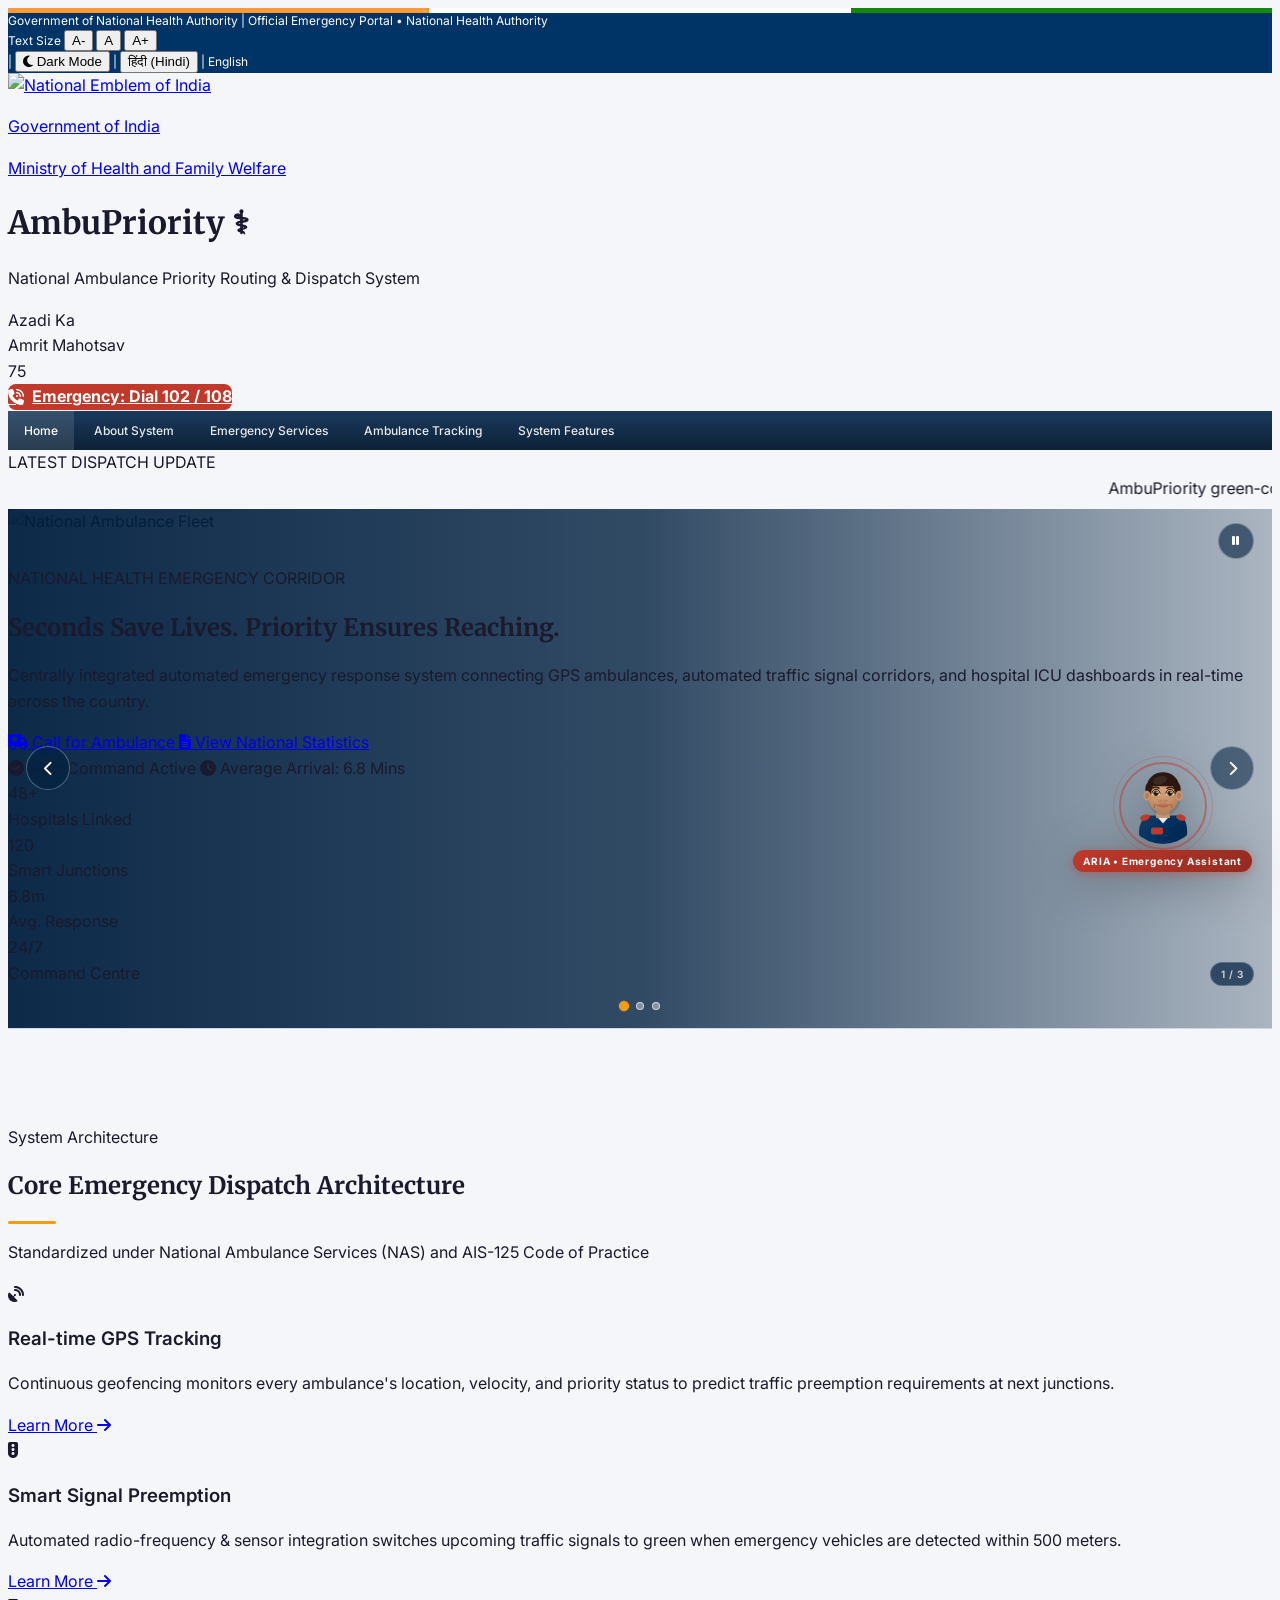
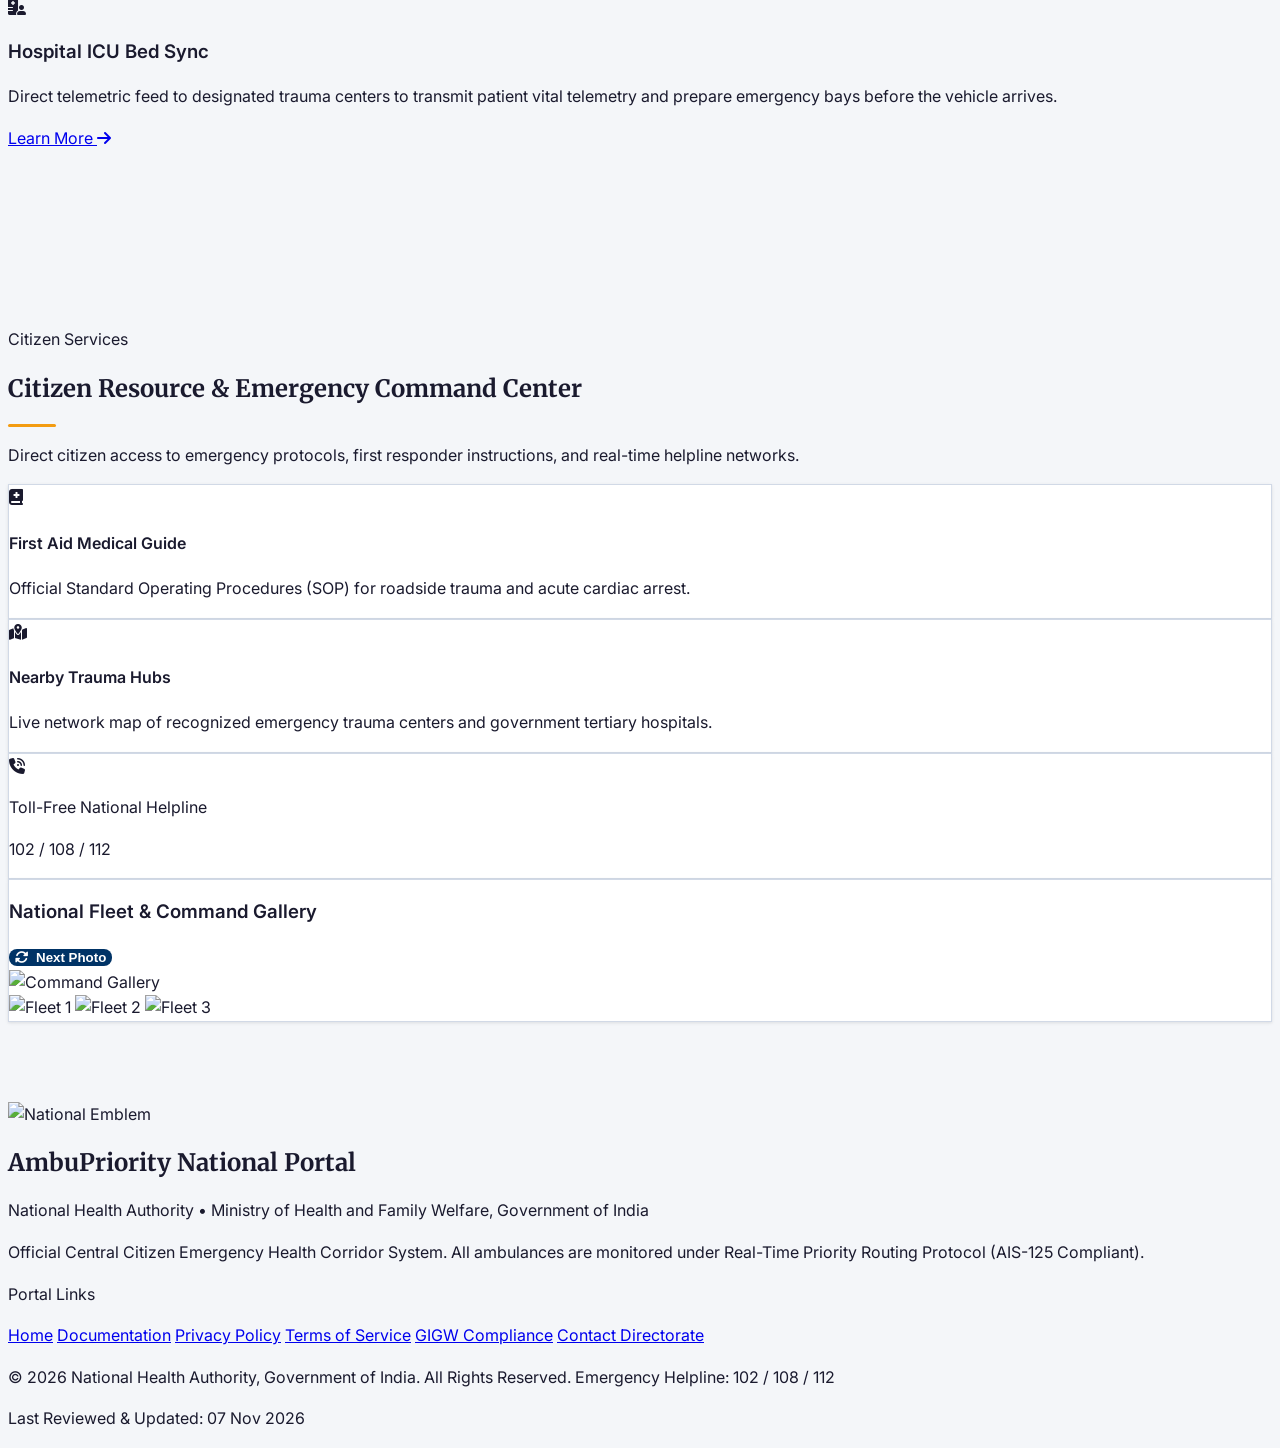
==== public/index.html @ b7ce27ae "feat: complete national emergency triage & ambulance allocation system (AIS-125 & WHO-IITT standards" ====
<!DOCTYPE html>
<html lang="en">
<head>
    <meta charset="UTF-8">
    <meta name="viewport" content="width=device-width, initial-scale=1.0">
    <meta name="description" content="AmbuPriority — National Emergency Ambulance Priority Routing System, Government of India">
    <title>AmbuPriority — National Emergency Ambulance Priority System | Government of India</title>
    <!-- Tailwind CSS -->
    <script src="https://cdn.tailwindcss.com"></script>
    <script>
        tailwind.config = { darkMode: 'class' }
    </script>
    <!-- Font Awesome -->
    <link rel="stylesheet" href="https://cdnjs.cloudflare.com/ajax/libs/font-awesome/6.4.0/css/all.min.css">
    <!-- Google Fonts -->
    <link href="https://fonts.googleapis.com/css2?family=Merriweather:wght@400;700;900&family=Inter:wght@300;400;500;600;700;800&family=Noto+Serif+Devanagari:wght@400;600;700;800&family=Noto+Sans+Devanagari:wght@400;500;600;700&display=swap" rel="stylesheet">
    <!-- Portal Design System -->
    <link rel="stylesheet" href="gov-portal.css">
    <!-- ARIA Virtual Assistant Stylesheet -->
    <link rel="stylesheet" href="assistant.css">
</head>
<body class="min-h-screen flex flex-col">

    <!-- Indian National Tricolor Bar -->
    <div class="gov-tricolor-bar"></div>

    <!-- Top Utility Bar (GIGW 3.0 / UX4G Compliant) -->
    <div class="gov-topbar py-1.5">
        <div class="container mx-auto px-4 flex flex-wrap justify-between items-center gap-y-1">
            <!-- Left: Authority -->
            <div class="flex items-center gap-2 text-[11px] text-white/90">
                <span class="font-bold tracking-wide" data-i18n="gov_authority">भारत सरकार | Government of India</span>
                <span class="text-white/40">•</span>
                <span data-i18n="nha_title">National Health Authority</span>
            </div>
            <!-- Right: Accessibility Controls -->
            <div class="flex items-center gap-2 text-[11px]">
                <!-- Text Zoom -->
                <div class="flex items-center gap-1 bg-white/10 px-2 py-0.5 rounded border border-white/15">
                    <span class="text-white/60 hidden sm:inline" data-i18n="text_size">Size:</span>
                    <button type="button" onclick="adjustPortalZoom(-1)" class="text-white/80 hover:text-yellow-300 px-1 font-bold transition" title="Decrease text">A-</button>
                    <button type="button" onclick="adjustPortalZoom(0)"  class="text-white/80 hover:text-yellow-300 px-1 font-bold transition" title="Reset text">A</button>
                    <button type="button" onclick="adjustPortalZoom(1)"  class="text-white/80 hover:text-yellow-300 px-1 font-bold transition" title="Increase text">A+</button>
                </div>
                <span class="text-white/30">|</span>
                <!-- Theme -->
                <button type="button" onclick="govPortal.toggleTheme()"
                    class="text-white/80 hover:text-white transition cursor-pointer flex items-center gap-1">
                    <i id="themeToggleIcon" class="fa-solid fa-moon text-[10px]"></i>
                    <span id="themeToggleText" class="hidden sm:inline" data-i18n="theme_dark">Dark</span>
                </button>
                <span class="text-white/30">|</span>
                <!-- Language -->
                <button type="button" onclick="govPortal.toggleLanguage()"
                    class="text-yellow-300 hover:text-yellow-200 font-bold transition cursor-pointer">
                    <span id="langToggleText">हिंदी</span>
                </button>
                <span class="text-white/30 hidden sm:inline">|</span>
                <span class="text-white/70 hidden sm:inline">English</span>
            </div>
        </div>
    </div>

    <!-- Portal Header (Unified Standard Government Header) -->
    <header class="bg-white dark:bg-[#161b27] border-b border-[var(--border-color)] shadow-sm transition-colors">
        <div class="container mx-auto px-4 py-3 flex items-center justify-between gap-4">
            <!-- Left: Emblem + Ministry -->
            <a href="index.html" class="flex items-center gap-3 min-w-0">
                <img src="https://storage.googleapis.com/uxpilot-auth.appspot.com/gen_367644976c_19394f004e527441.png"
                     alt="National Emblem of India" class="h-14 w-14 object-contain flex-shrink-0">
                <div class="border-l border-[var(--border-color)] pl-3 min-w-0">
                    <p class="text-xs font-semibold text-[var(--text-secondary)]" data-i18n="gov_india">Government of India</p>
                    <p class="text-sm font-bold text-[var(--text-primary)] leading-tight" data-i18n="ministry_name">Ministry of Health and Family Welfare</p>
                </div>
            </a>

            <!-- Center: AmbuPriority Branding -->
            <div class="hidden md:flex flex-col items-center min-w-0">
                <h1 class="text-2xl lg:text-3xl font-black text-[#003366] dark:text-sky-400 tracking-tight" style="font-family: 'Merriweather', serif;">
                    <span data-i18n="portal_name">AmbuPriority</span>
                    <span class="text-[var(--gov-saffron)] mx-1">⚕</span>
                </h1>
                <p class="text-[10px] text-[var(--text-muted)] font-medium tracking-wide text-center" data-i18n="portal_subtitle">National Ambulance Priority Routing &amp; Emergency Response System</p>
            </div>

            <!-- Right: Azadi Ka Amrit Mahotsav & Emergency Hotline -->
            <div class="flex items-center gap-3 flex-shrink-0">
                <div class="hidden lg:flex items-center gap-3">
                    <div class="text-right">
                        <div class="text-[11px] font-bold text-[var(--gov-saffron)] italic leading-tight">Azadi Ka</div>
                        <div class="text-[13px] font-black text-[#003366] dark:text-sky-400 italic leading-tight">Amrit Mahotsav</div>
                    </div>
                    <div class="w-12 h-12 rounded-full bg-gradient-to-br from-[#FF9933] via-white to-[#138808] flex items-center justify-center text-[#003366] dark:text-sky-300 text-lg font-black flex-shrink-0">
                        75
                    </div>
                </div>
                <a href="register.html" class="btn-helpline px-3.5 py-2 text-xs sm:text-sm shadow-sm">
                    <i class="fa-solid fa-phone-volume"></i>
                    <span data-i18n="btn_emergency_102">Dial 102 / 108</span>
                </a>
            </div>
        </div>
    </header>

    <!-- Navigation Bar — dark navy, matching register.html and hospitals.html -->
    <nav class="gov-nav-bar overflow-x-auto" role="navigation" aria-label="Main Navigation">
        <div class="container mx-auto px-4 flex items-stretch">
            <a href="index.html" class="active" data-i18n="nav_home"><i class="fa-solid fa-house"></i> Home</a>
            <a href="detail.html" data-i18n="nav_about_system"><i class="fa-solid fa-circle-info"></i> About System</a>
            <a href="register.html" data-i18n="nav_emergency_services"><i class="fa-solid fa-kit-medical"></i> Emergency Services</a>
            <a href="allocation.html" data-i18n="nav_ambulance_tracking"><i class="fa-solid fa-location-dot"></i> Ambulance Tracking</a>
            <a href="#features" class="hidden lg:inline-flex" data-i18n="nav_features"><i class="fa-solid fa-layer-group"></i> System Features</a>
        </div>
    </nav>

    <!-- News Ticker -->
    <div class="bg-[var(--bg-muted)] dark:bg-[#1a2235] border-b border-[var(--border-color)] py-2 transition-colors">
        <div class="container mx-auto px-4 flex items-center gap-3 text-xs overflow-hidden">
            <span class="bg-red-600 text-white px-2 py-0.5 text-[10px] font-black uppercase tracking-wider rounded flex-shrink-0" data-i18n="ticker_latest">Latest</span>
            <marquee class="text-[var(--text-secondary)] font-medium" data-i18n="ticker_news">
                AmbuPriority green-corridor priority integrated across 48 major metropolitan hospitals. &nbsp;|&nbsp; Real-time traffic signal preemption operational at 120 key junctions. &nbsp;|&nbsp; Multilingual emergency hotline 102 &amp; 108 operating 24×7 nationwide.
            </marquee>
        </div>
    </div>

    <!-- ===== HERO SECTION — 3-SLIDE CAROUSEL ===== -->
    <style>
    /* ---- Hero Section ---- */
    #hero {
        position: relative;
        min-height: 520px;
        display: flex;
        align-items: center;
        overflow: hidden;
        border-bottom: 1px solid var(--border-color);
    }

    /* Background slides — stacked, opacity crossfade */
    .hero-bg-slide {
        position: absolute;
        inset: 0;
        width: 100%;
        height: 100%;
        opacity: 0;
        transition: opacity 1.1s ease-in-out;
        overflow: hidden;
        z-index: 0;
    }
    .hero-bg-slide.hero-active {
        opacity: 1;
        z-index: 1;
    }

    /* Slide image / video fills the panel */
    .hero-bg-slide img,
    .hero-bg-slide video {
        position: absolute;
        inset: 0;
        width: 100%;
        height: 100%;
        object-fit: cover;
        object-position: center;
    }

    /* Ken Burns — slide 2 (ambulance interior) */
    @keyframes kenburns-2 {
        0%   { transform: scale(1.0)   translate(0%,    0%); }
        40%  { transform: scale(1.08)  translate(-2%,   1%); }
        70%  { transform: scale(1.05)  translate(1.5%, -1.5%); }
        100% { transform: scale(1.0)   translate(0%,    0%); }
    }
    /* Ken Burns — slide 3 (stretcher transfer) */
    @keyframes kenburns-3 {
        0%   { transform: scale(1.05)  translate( 1%, -1%); }
        40%  { transform: scale(1.0)   translate( 0%,  0%); }
        70%  { transform: scale(1.08)  translate(-1.5%, 1.5%); }
        100% { transform: scale(1.05)  translate( 1%, -1%); }
    }

    .hero-bg-slide[data-slide="1"] img { animation: none; }
    .hero-bg-slide[data-slide="2"] img { animation: kenburns-2 12s ease-in-out infinite; }
    .hero-bg-slide[data-slide="3"] img { animation: kenburns-3 12s ease-in-out infinite; }

    /* Only the active slide animates */
    .hero-bg-slide:not(.hero-active) img { animation-play-state: paused; }
    .hero-bg-slide.hero-active      img { animation-play-state: running; }

    /* Dark left-heavy overlay — keeps white text readable */
    .hero-overlay {
        position: absolute;
        inset: 0;
        background: linear-gradient(
            to right,
            rgba(0,31,63,0.95) 0%,
            rgba(0,31,63,0.80) 50%,
            rgba(0,31,63,0.30) 100%
        );
        pointer-events: none;
        z-index: 2;
    }

    /* ---- Dot indicators ---- */
    .hero-dots {
        position: absolute;
        bottom: 18px;
        left: 50%;
        transform: translateX(-50%);
        display: flex;
        gap: 8px;
        z-index: 20;
    }
    .hero-dot {
        width: 8px; height: 8px;
        border-radius: 50%;
        background: rgba(255,255,255,0.4);
        border: 1px solid rgba(255,255,255,0.6);
        cursor: pointer;
        transition: background 0.3s, transform 0.3s;
        padding: 0;
    }
    .hero-dot.active {
        background: #f39c12;
        transform: scale(1.3);
        border-color: #f39c12;
    }

    /* ---- Arrow controls ---- */
    .hero-arrow {
        position: absolute;
        top: 50%;
        transform: translateY(-50%);
        z-index: 20;
        width: 44px; height: 44px;
        border-radius: 50%;
        background: rgba(0,31,63,0.55);
        border: 1.5px solid rgba(255,255,255,0.3);
        color: #fff;
        display: flex;
        align-items: center;
        justify-content: center;
        cursor: pointer;
        transition: background 0.2s, transform 0.2s;
        backdrop-filter: blur(4px);
        font-size: 15px;
        user-select: none;
        padding: 0;
    }
    .hero-arrow:hover {
        background: rgba(0,31,63,0.85);
        transform: translateY(-50%) scale(1.08);
    }
    .hero-arrow-prev { left: 18px; }
    .hero-arrow-next { right: 18px; }

    /* ---- Play/Pause button — top-right ---- */
    .hero-playpause {
        position: absolute;
        top: 14px;
        right: 18px;
        z-index: 25;
        width: 36px; height: 36px;
        border-radius: 50%;
        background: rgba(0,31,63,0.60);
        border: 1.5px solid rgba(255,255,255,0.3);
        color: #fff;
        display: flex;
        align-items: center;
        justify-content: center;
        cursor: pointer;
        transition: background 0.2s;
        backdrop-filter: blur(4px);
        font-size: 12px;
        user-select: none;
        padding: 0;
    }
    .hero-playpause:hover { background: rgba(0,31,63,0.9); }

    /* ---- Slide counter label ---- */
    .hero-slide-label {
        position: absolute;
        bottom: 42px;
        right: 18px;
        z-index: 20;
        background: rgba(0,31,63,0.70);
        border: 1px solid rgba(255,255,255,0.2);
        color: rgba(255,255,255,0.80);
        font-size: 10px;
        font-weight: 600;
        padding: 3px 10px;
        border-radius: 20px;
        letter-spacing: 0.5px;
        backdrop-filter: blur(3px);
        pointer-events: none;
    }

    @media (max-width: 640px) {
        .hero-arrow { width: 36px; height: 36px; font-size: 13px; }
        .hero-arrow-prev { left: 10px; }
        .hero-arrow-next { right: 10px; }
    }
    </style>

    <section id="hero">

        <!-- ===== BACKGROUND SLIDES (stacked, opacity crossfade) ===== -->
        <!-- SLIDE 1 — Original ambulance fleet photo -->
        <div class="hero-bg-slide hero-active" data-slide="1">
            <img src="https://storage.googleapis.com/uxpilot-auth.appspot.com/gen_1a232a2b46_8d98a997cb6fa945.png"
                 alt="National Ambulance Fleet">
            <div class="hero-overlay"></div>
        </div>

        <!-- SLIDE 2 — Ambulance interior: medical staff treating patient -->
        <div class="hero-bg-slide" data-slide="2">
            <img src="ambulance_interior.jpg"
                 alt="Advanced Life Support — Medical Staff Treating Patient Inside Ambulance">
            <div class="hero-overlay"></div>
        </div>

        <!-- SLIDE 3 — Patient transfer on stretcher beside ambulance -->
        <div class="hero-bg-slide" data-slide="3">
            <img src="ambulance_stretcher.jpg"
                 alt="Emergency Patient Transfer — Medical Team with Stretcher Beside Ambulance">
            <div class="hero-overlay"></div>
        </div>
        <!-- ========================================================== -->

        <!-- Play / Pause button (top-right) -->
        <button class="hero-playpause" id="heroPlayPause" title="Pause slideshow" aria-label="Pause slideshow">
            <i class="fa-solid fa-pause" id="heroPlayPauseIcon"></i>
        </button>

        <!-- Previous arrow -->
        <button class="hero-arrow hero-arrow-prev" id="heroPrev" aria-label="Previous slide">
            <i class="fa-solid fa-chevron-left"></i>
        </button>

        <!-- Next arrow -->
        <button class="hero-arrow hero-arrow-next" id="heroNext" aria-label="Next slide">
            <i class="fa-solid fa-chevron-right"></i>
        </button>

        <!-- Dot indicators -->
        <div class="hero-dots" role="tablist" aria-label="Hero carousel controls">
            <button class="hero-dot active" data-index="0" aria-label="Slide 1" aria-selected="true"></button>
            <button class="hero-dot"        data-index="1" aria-label="Slide 2" aria-selected="false"></button>
            <button class="hero-dot"        data-index="2" aria-label="Slide 3" aria-selected="false"></button>
        </div>

        <!-- Slide counter label -->
        <div class="hero-slide-label" id="heroLabel">1 / 3</div>

        <!-- ===== HERO CONTENT (always on top, z-index 10) ===== -->
        <div style="position:relative;z-index:10;width:100%;">
            <div class="container mx-auto px-4 py-16 lg:py-20">
                <div class="flex flex-col lg:flex-row items-start lg:items-center gap-12 lg:gap-16">

                    <!-- Left: Text -->
                    <div class="max-w-xl text-white">
                        <p class="text-[11px] font-bold uppercase tracking-widest text-yellow-400 mb-3" data-i18n="hero_tag">National Health Emergency Corridor</p>
                        <h2 class="text-3xl sm:text-4xl lg:text-5xl font-black leading-tight mb-5 text-white" data-i18n="hero_heading">
                            Seconds Save Lives.<br>Priority Ensures Reaching.
                        </h2>
                        <p class="text-blue-100 text-base leading-relaxed mb-8 font-normal" data-i18n="hero_desc">
                            Centrally integrated automated emergency response system connecting GPS ambulances, signal corridors, and hospital ICU dashboards in real-time nationwide.
                        </p>
                        <div class="flex flex-wrap gap-3">
                            <a href="register.html"
                               class="inline-flex items-center gap-2 px-6 py-3 bg-[#f39c12] hover:bg-yellow-600 text-slate-900 font-bold rounded text-sm shadow transition">
                                <i class="fa-solid fa-truck-medical"></i>
                                <span data-i18n="hero_cta_help">Call for Ambulance</span>
                            </a>
                            <a href="detail.html"
                               class="inline-flex items-center gap-2 px-6 py-3 border border-white/50 hover:bg-white/10 text-white font-semibold rounded text-sm transition">
                                <i class="fa-solid fa-file-lines"></i>
                                <span data-i18n="hero_cta_stats">View Documentation</span>
                            </a>
                        </div>
                        <!-- Two-stat row -->
                        <div class="mt-10 pt-6 border-t border-white/15 flex gap-8 text-xs text-blue-200">
                            <span class="flex items-center gap-2">
                                <i class="fa-solid fa-circle-check text-green-400"></i>
                                <span data-i18n="hero_badge_247">24/7 Command Active</span>
                            </span>
                            <span class="flex items-center gap-2">
                                <i class="fa-solid fa-clock text-yellow-400"></i>
                                <span data-i18n="hero_badge_avg">Avg. Arrival: 6.8 Min</span>
                            </span>
                        </div>
                    </div>

                    <!-- Right: Stat block (desktop only) -->
                    <div class="hidden lg:grid grid-cols-2 gap-px bg-white/10 rounded overflow-hidden border border-white/15 flex-shrink-0">
                        <div class="bg-[#002244]/80 p-6 text-center">
                            <div class="text-3xl font-black text-white mb-1">48+</div>
                            <div class="text-xs text-blue-200 uppercase tracking-wide">Hospitals Linked</div>
                        </div>
                        <div class="bg-[#002244]/80 p-6 text-center">
                            <div class="text-3xl font-black text-white mb-1">120</div>
                            <div class="text-xs text-blue-200 uppercase tracking-wide">Smart Junctions</div>
                        </div>
                        <div class="bg-[#002244]/80 p-6 text-center">
                            <div class="text-3xl font-black text-yellow-300 mb-1">6.8m</div>
                            <div class="text-xs text-blue-200 uppercase tracking-wide">Avg. Response</div>
                        </div>
                        <div class="bg-[#002244]/80 p-6 text-center">
                            <div class="text-3xl font-black text-white mb-1">24/7</div>
                            <div class="text-xs text-blue-200 uppercase tracking-wide">Command Centre</div>
                        </div>
                    </div>

                </div>
            </div>
        </div>
        <!-- ===================================================== -->

    </section>

    <!-- ===== HERO CAROUSEL SCRIPT ===== -->
    <script>
    (function () {
        var TOTAL    = 3;
        var INTERVAL = 6000;

        var slides  = document.querySelectorAll('.hero-bg-slide');
        var dots    = document.querySelectorAll('.hero-dot');
        var label   = document.getElementById('heroLabel');
        var ppBtn   = document.getElementById('heroPlayPause');
        var ppIcon  = document.getElementById('heroPlayPauseIcon');

        var current = 0;
        var playing = true;
        var timer   = null;

        function goTo(idx) {
            idx = ((idx % TOTAL) + TOTAL) % TOTAL;

            slides.forEach(function(s, i) {
                s.classList.toggle('hero-active', i === idx);
            });

            dots.forEach(function(d, i) {
                d.classList.toggle('active', i === idx);
                d.setAttribute('aria-selected', String(i === idx));
            });

            label.textContent = (idx + 1) + ' / ' + TOTAL;
            current = idx;
        }

        function startTimer() {
            clearInterval(timer);
            timer = setInterval(function() { goTo(current + 1); }, INTERVAL);
        }

        function stopTimer() {
            clearInterval(timer);
            timer = null;
        }

        ppBtn.addEventListener('click', function() {
            playing = !playing;
            if (playing) {
                ppIcon.className = 'fa-solid fa-pause';
                ppBtn.setAttribute('title', 'Pause slideshow');
                ppBtn.setAttribute('aria-label', 'Pause slideshow');
                startTimer();
            } else {
                ppIcon.className = 'fa-solid fa-play';
                ppBtn.setAttribute('title', 'Play slideshow');
                ppBtn.setAttribute('aria-label', 'Play slideshow');
                stopTimer();
            }
        });

        document.getElementById('heroPrev').addEventListener('click', function() {
            goTo(current - 1);
            if (playing) startTimer();
        });

        document.getElementById('heroNext').addEventListener('click', function() {
            goTo(current + 1);
            if (playing) startTimer();
        });

        dots.forEach(function(d) {
            d.addEventListener('click', function() {
                goTo(parseInt(d.dataset.index, 10));
                if (playing) startTimer();
            });
        });

        // Touch swipe
        var touchX = null;
        var heroEl = document.getElementById('hero');
        heroEl.addEventListener('touchstart', function(e) {
            touchX = e.touches[0].clientX;
        }, { passive: true });
        heroEl.addEventListener('touchend', function(e) {
            if (touchX === null) return;
            var diff = touchX - e.changedTouches[0].clientX;
            if (Math.abs(diff) > 40) {
                goTo(diff > 0 ? current + 1 : current - 1);
                if (playing) startTimer();
            }
            touchX = null;
        }, { passive: true });

        // Init
        goTo(0);
        startTimer();
    })();
    </script>
    <!-- ===== END HERO CAROUSEL ===== -->

    <!-- ===== SYSTEM FEATURES ===== -->
    <section id="features" class="section-pad bg-white dark:bg-[var(--bg-card)] border-b border-[var(--border-color)] transition-colors">
        <div class="container mx-auto px-4">

            <div class="max-w-2xl mb-12">
                <p class="text-xs font-bold uppercase tracking-widest text-[var(--gov-saffron)] mb-2" data-i18n="features_badge">System Architecture</p>
                <h2 class="text-2xl sm:text-3xl text-[#003366] dark:text-sky-400" data-i18n="features_heading">Core Emergency Dispatch Architecture</h2>
                <span class="section-accent"></span>
                <p class="text-sm text-[var(--text-secondary)] mt-1 leading-relaxed" data-i18n="features_subheading">
                    Standardised under National Ambulance Services (NAS) and AIS-125 Code of Practice
                </p>
            </div>

            <!-- Feature rows — left-aligned icon + text, no colored card borders -->
            <div class="grid grid-cols-1 md:grid-cols-3 gap-8 lg:gap-12">

                <!-- F1 -->
                <div class="flex flex-col gap-4">
                    <div class="flex items-center gap-3">
                        <div class="w-10 h-10 rounded flex items-center justify-center bg-blue-50 dark:bg-blue-950 text-[#003366] dark:text-sky-400 text-lg flex-shrink-0">
                            <i class="fa-solid fa-satellite-dish"></i>
                        </div>
                        <h3 class="text-base font-semibold text-[var(--text-primary)]" data-i18n="f1_title">Real-time GPS Tracking</h3>
                    </div>
                    <p class="text-sm text-[var(--text-secondary)] leading-relaxed" data-i18n="f1_desc">
                        Continuous geofencing monitors every ambulance's location, velocity, and priority status to predict traffic preemption requirements at upcoming junctions.
                    </p>
                    <a href="detail.html" class="text-xs font-semibold text-[#003366] dark:text-sky-400 hover:underline inline-flex items-center gap-1 mt-auto">
                        <span data-i18n="learn_more">Learn More</span> <i class="fa-solid fa-arrow-right text-[10px]"></i>
                    </a>
                </div>

                <!-- F2 -->
                <div class="flex flex-col gap-4">
                    <div class="flex items-center gap-3">
                        <div class="w-10 h-10 rounded flex items-center justify-center bg-amber-50 dark:bg-amber-950 text-[#f39c12] text-lg flex-shrink-0">
                            <i class="fa-solid fa-traffic-light"></i>
                        </div>
                        <h3 class="text-base font-semibold text-[var(--text-primary)]" data-i18n="f2_title">Smart Signal Preemption</h3>
                    </div>
                    <p class="text-sm text-[var(--text-secondary)] leading-relaxed" data-i18n="f2_desc">
                        Automated radio-frequency &amp; sensor integration switches upcoming traffic signals to green when emergency vehicles are detected within 500 metres.
                    </p>
                    <a href="detail.html" class="text-xs font-semibold text-[#003366] dark:text-sky-400 hover:underline inline-flex items-center gap-1 mt-auto">
                        <span data-i18n="learn_more">Learn More</span> <i class="fa-solid fa-arrow-right text-[10px]"></i>
                    </a>
                </div>

                <!-- F3 -->
                <div class="flex flex-col gap-4">
                    <div class="flex items-center gap-3">
                        <div class="w-10 h-10 rounded flex items-center justify-center bg-emerald-50 dark:bg-emerald-950 text-emerald-600 dark:text-emerald-400 text-lg flex-shrink-0">
                            <i class="fa-solid fa-hospital-user"></i>
                        </div>
                        <h3 class="text-base font-semibold text-[var(--text-primary)]" data-i18n="f3_title">Hospital ICU Bed Sync</h3>
                    </div>
                    <p class="text-sm text-[var(--text-secondary)] leading-relaxed" data-i18n="f3_desc">
                        Direct telemetric feed to designated trauma centres to transmit patient vital telemetry and prepare emergency bays before the vehicle arrives.
                    </p>
                    <a href="detail.html" class="text-xs font-semibold text-[#003366] dark:text-sky-400 hover:underline inline-flex items-center gap-1 mt-auto">
                        <span data-i18n="learn_more">Learn More</span> <i class="fa-solid fa-arrow-right text-[10px]"></i>
                    </a>
                </div>

            </div>
        </div>
    </section>

    <!-- ===== CITIZEN RESOURCE CENTER ===== -->
    <section id="help" class="section-pad bg-[var(--bg-muted)] dark:bg-[var(--bg-main)] border-b border-[var(--border-color)] transition-colors">
        <div class="container mx-auto px-4">
            <div class="max-w-2xl mb-12">
                <p class="text-xs font-bold uppercase tracking-widest text-[var(--gov-saffron)] mb-2" data-i18n="crc_badge">Citizen Services</p>
                <h2 class="text-2xl sm:text-3xl text-[#003366] dark:text-sky-400" data-i18n="crc_heading">Citizen Resource &amp; Emergency Command Centre</h2>
                <span class="section-accent"></span>
                <p class="text-sm text-[var(--text-secondary)] mt-1 leading-relaxed" data-i18n="crc_desc">
                    Direct citizen access to emergency protocols, first responder instructions, and real-time helpline networks.
                </p>
            </div>

            <div class="flex flex-col lg:flex-row gap-8">

                <!-- Left: Info panels -->
                <div class="lg:w-1/2 flex flex-col gap-6">

                    <div class="gov-card rounded p-6 flex items-start gap-4">
                        <div class="w-10 h-10 rounded bg-blue-50 dark:bg-blue-950 flex items-center justify-center text-[#003366] dark:text-sky-400 text-lg flex-shrink-0">
                            <i class="fa-solid fa-book-medical"></i>
                        </div>
                        <div>
                            <h4 class="text-sm font-semibold text-[var(--text-primary)] mb-1" data-i18n="crc_card1_title">First Aid Medical Guide</h4>
                            <p class="text-xs text-[var(--text-secondary)] leading-relaxed" data-i18n="crc_card1_desc">Official Standard Operating Procedures (SOP) for roadside trauma and acute cardiac arrest.</p>
                        </div>
                    </div>

                    <div class="gov-card rounded p-6 flex items-start gap-4">
                        <div class="w-10 h-10 rounded bg-amber-50 dark:bg-amber-950 flex items-center justify-center text-[#f39c12] text-lg flex-shrink-0">
                            <i class="fa-solid fa-map-location-dot"></i>
                        </div>
                        <div>
                            <h4 class="text-sm font-semibold text-[var(--text-primary)] mb-1" data-i18n="crc_card2_title">Nearby Trauma Hubs</h4>
                            <p class="text-xs text-[var(--text-secondary)] leading-relaxed" data-i18n="crc_card2_desc">Live network map of recognised emergency trauma centres and government tertiary hospitals.</p>
                        </div>
                    </div>

                    <!-- Helpline -->
                    <div class="gov-card rounded p-6 flex items-center gap-4 border-l-4 border-[var(--gov-red)]">
                        <div class="w-12 h-12 rounded bg-red-50 dark:bg-red-950 flex items-center justify-center text-red-600 dark:text-red-400 text-xl flex-shrink-0">
                            <i class="fa-solid fa-phone-volume"></i>
                        </div>
                        <div>
                            <p class="text-xs text-[var(--text-muted)] font-semibold uppercase tracking-wide mb-0.5" data-i18n="crc_helpline_title">Toll-Free National Helpline</p>
                            <p class="text-2xl font-black text-[var(--text-primary)] tracking-wide font-mono">102 / 108 / 112</p>
                        </div>
                    </div>
                </div>

                <!-- Right: Gallery -->
                <div class="lg:w-1/2">
                    <div class="gov-card rounded overflow-hidden">
                        <div class="flex justify-between items-center px-5 py-4 border-b border-[var(--border-color)]">
                            <h3 class="text-sm font-semibold text-[var(--text-primary)]" data-i18n="crc_gallery_title">National Fleet &amp; Command Gallery</h3>
                            <button onclick="nextImage()"
                                class="btn-primary px-3 py-1.5 text-xs font-semibold cursor-pointer">
                                <i class="fa-solid fa-rotate"></i>
                                <span data-i18n="gallery_next">Next</span>
                            </button>
                        </div>
                        <div class="relative h-56 sm:h-64 bg-gray-100 dark:bg-slate-800">
                            <img id="galleryMainImage"
                                 src="https://storage.googleapis.com/uxpilot-auth.appspot.com/gen_0c71d73628_b3db3683d038c9e0.png"
                                 alt="Command Gallery"
                                 class="w-full h-full object-cover transition-opacity duration-300">
                        </div>
                        <div class="flex gap-2 p-3 overflow-x-auto bg-[var(--bg-muted)] dark:bg-[#1a2235]">
                            <img src="https://storage.googleapis.com/uxpilot-auth.appspot.com/gen_0c71d73628_b3db3683d038c9e0.png"
                                 onclick="setMainImage(this.src)"
                                 class="h-14 w-24 object-cover rounded cursor-pointer border-2 border-transparent hover:border-[#003366] dark:hover:border-sky-400 transition" alt="Fleet 1">
                            <img src="https://storage.googleapis.com/uxpilot-auth.appspot.com/gen_14a618c435_377f6f449240104b.png"
                                 onclick="setMainImage(this.src)"
                                 class="h-14 w-24 object-cover rounded cursor-pointer border-2 border-transparent hover:border-[#003366] dark:hover:border-sky-400 transition" alt="Fleet 2">
                            <img src="https://storage.googleapis.com/uxpilot-auth.appspot.com/gen_a27f817392_7eff69f72e6c2370.png"
                                 onclick="setMainImage(this.src)"
                                 class="h-14 w-24 object-cover rounded cursor-pointer border-2 border-transparent hover:border-[#003366] dark:hover:border-sky-400 transition" alt="Fleet 3">
                        </div>
                    </div>
                </div>

            </div>
        </div>
    </section>

    <!-- ===== FOOTER ===== -->
    <footer class="bg-[#111827] text-white mt-auto border-t-4 border-[var(--gov-saffron)]">
        <div class="container mx-auto px-4 py-10">
            <div class="flex flex-col md:flex-row md:justify-between gap-8">

                <!-- Left: Identity -->
                <div class="max-w-xs">
                    <div class="flex items-center gap-3 mb-4">
                        <img src="https://storage.googleapis.com/uxpilot-auth.appspot.com/gen_367644976c_19394f004e527441.png"
                             alt="National Emblem" class="h-10 brightness-0 invert opacity-80">
                        <div>
                            <h2 class="text-sm font-bold leading-tight" data-i18n="footer_title">AmbuPriority National Portal</h2>
                            <p class="text-[10px] text-gray-400 mt-0.5" data-i18n="footer_dept">National Health Authority, Govt. of India</p>
                        </div>
                    </div>
                    <p class="text-xs text-gray-500 leading-relaxed" data-i18n="footer_disclaimer">
                        Official Central Citizen Emergency Health Corridor System. Ambulances monitored under AIS-125 Compliant Real-Time Priority Routing Protocol.
                    </p>
                </div>

                <!-- Right: Links -->
                <div class="flex flex-col gap-2">
                    <p class="text-[10px] font-bold uppercase tracking-widest text-gray-500 mb-1">Portal Links</p>
                    <div class="grid grid-cols-2 gap-x-10 gap-y-1 text-xs text-gray-400">
                        <a href="index.html" class="hover:text-white hover:underline" data-i18n="footer_links_home">Home</a>
                        <a href="detail.html" class="hover:text-white hover:underline" data-i18n="footer_links_docs">Documentation</a>
                        <a href="#" class="hover:text-white hover:underline" data-i18n="footer_links_privacy">Privacy Policy</a>
                        <a href="#" class="hover:text-white hover:underline" data-i18n="footer_links_terms">Terms of Service</a>
                        <a href="#" class="hover:text-white hover:underline" data-i18n="footer_links_guidelines">GIGW Compliance</a>
                        <a href="#" class="hover:text-white hover:underline" data-i18n="footer_links_contact">Contact Directorate</a>
                    </div>
                </div>

            </div>

            <div class="mt-8 pt-6 border-t border-gray-800 flex flex-col sm:flex-row justify-between gap-2 text-xs text-gray-500">
                <p data-i18n="footer_copyright">© 2026 National Health Authority, Government of India. All Rights Reserved. Emergency: 102 / 108 / 112</p>
                <p data-i18n="footer_last_updated">Last Reviewed: 07 Nov 2026</p>
            </div>
        </div>
    </footer>

    <!-- Portal Controller -->
    <script src="gov-portal.js"></script>
    <!-- ARIA 3D AI Virtual Assistant -->
    <script src="assistant.js"></script>
    <script>
        const galleryImages = [
            "https://storage.googleapis.com/uxpilot-auth.appspot.com/gen_0c71d73628_b3db3683d038c9e0.png",
            "https://storage.googleapis.com/uxpilot-auth.appspot.com/gen_14a618c435_377f6f449240104b.png",
            "https://storage.googleapis.com/uxpilot-auth.appspot.com/gen_a27f817392_7eff69f72e6c2370.png"
        ];
        let currentGalleryIdx = 0;
        function setMainImage(src) {
            const mainImg = document.getElementById('galleryMainImage');
            mainImg.style.opacity = 0;
            setTimeout(() => {
                mainImg.src = src;
                mainImg.style.opacity = 1;
                currentGalleryIdx = galleryImages.indexOf(src);
            }, 200);
        }
        function nextImage() {
            currentGalleryIdx = (currentGalleryIdx + 1) % galleryImages.length;
            setMainImage(galleryImages[currentGalleryIdx]);
        }
    </script>
</body>
</html>
---- public/gov-portal.css ----
/* =========================================================
   AmbuPriority — Government Portal Design System
   GIGW 3.0 / UX4G Compliant
   Version 2.0 — Phase 4 Professional Redesign
   ========================================================= */

/* ---- Design Tokens (Light Theme) ---- */
:root {
    /* Brand */
    --gov-navy:          #003366;
    --gov-navy-dark:     #002244;
    --gov-navy-light:    #004d99;
    --gov-saffron:       #f39c12;
    --gov-saffron-dark:  #d68910;
    --gov-green-flag:    #138808;
    --gov-red:           #c0392b;

    /* Tricolor */
    --flag-saffron:      #FF9933;
    --flag-green:        #138808;

    /* Surfaces */
    --bg-main:           #f4f6f9;
    --bg-card:           #ffffff;
    --bg-muted:          #f8fafc;

    /* Typography */
    --text-primary:      #1a1a2e;
    --text-secondary:    #4a5568;
    --text-muted:        #718096;
    --text-inverse:      #ffffff;

    /* Borders */
    --border-color:      #d1d9e6;
    --border-strong:     #b3c0d8;

    /* Shadows */
    --shadow-xs:  0 1px 2px rgba(0,0,0,0.05);
    --shadow-sm:  0 1px 4px rgba(0,0,0,0.07), 0 1px 2px rgba(0,0,0,0.04);
    --shadow-md:  0 4px 12px rgba(0,0,0,0.08), 0 1px 3px rgba(0,0,0,0.04);
    --shadow-lg:  0 8px 24px rgba(0,0,0,0.10), 0 2px 6px rgba(0,0,0,0.04);

    /* Spacing */
    --section-y:  5rem;

    /* Radii */
    --radius-sm:  4px;
    --radius-md:  8px;
    --radius-lg:  12px;
    --radius-xl:  16px;

    /* Typography Scale */
    --text-xs:    0.75rem;
    --text-sm:    0.875rem;
    --text-base:  1rem;
    --text-lg:    1.125rem;
    --text-xl:    1.25rem;
    --text-2xl:   1.5rem;
    --text-3xl:   1.875rem;
    --text-4xl:   2.25rem;
}

/* ---- Dark Theme Tokens ---- */
html.dark {
    --bg-main:           #0d1117;
    --bg-card:           #161b27;
    --bg-muted:          #111827;
    --border-color:      #2d3748;
    --border-strong:     #4a5568;
    --text-primary:      #e2e8f0;
    --text-secondary:    #a0aec0;
    --text-muted:        #718096;
    --shadow-sm:  0 1px 4px rgba(0,0,0,0.3);
    --shadow-md:  0 4px 12px rgba(0,0,0,0.4);
    --shadow-lg:  0 8px 24px rgba(0,0,0,0.5);
}

/* ---- Base Reset ---- */
*,
*::before,
*::after {
    box-sizing: border-box;
}

html {
    scroll-behavior: smooth;
}

body {
    background-color: var(--bg-main);
    color: var(--text-primary);
    font-family: 'Inter', -apple-system, BlinkMacSystemFont, 'Segoe UI', Roboto, 'Noto Sans', sans-serif;
    font-size: var(--text-base);
    line-height: 1.6;
    transition: background-color 0.2s ease, color 0.2s ease;
    -webkit-font-smoothing: antialiased;
    -moz-osx-font-smoothing: grayscale;
}

/* Headings — restrained serif only for top-level titles */
h1, h2 {
    font-family: 'Merriweather', 'Noto Serif Devanagari', Georgia, serif;
    line-height: 1.3;
    font-weight: 700;
}

h3, h4, h5, h6 {
    font-family: 'Inter', -apple-system, sans-serif;
    line-height: 1.4;
    font-weight: 600;
}

/* ---- Indian National Tricolor Bar ---- */
.gov-tricolor-bar {
    height: 5px;
    width: 100%;
    background: linear-gradient(90deg,
        var(--flag-saffron) 0%,
        var(--flag-saffron) 33.33%,
        #ffffff 33.33%,
        #ffffff 66.66%,
        var(--flag-green) 66.66%,
        var(--flag-green) 100%
    );
    flex-shrink: 0;
}

/* ---- Standard Government Navigation Bar ---- */
.gov-nav-bar,
.reg-nav-bar,
.hosp-nav-bar {
    background: linear-gradient(180deg, #1a3a5c 0%, #0d2137 100%);
    width: 100%;
}
.gov-nav-bar a,
.reg-nav-bar a,
.hosp-nav-bar a {
    color: rgba(255,255,255,0.9);
    font-size: 12px;
    font-weight: 500;
    padding: 10px 16px;
    display: inline-flex;
    align-items: center;
    gap: 6px;
    transition: background-color 0.15s;
    white-space: nowrap;
    text-decoration: none;
}
.gov-nav-bar a:hover,
.gov-nav-bar a.active,
.reg-nav-bar a:hover,
.reg-nav-bar a.active,
.hosp-nav-bar a:hover,
.hosp-nav-bar a.active {
    background-color: rgba(255,255,255,0.12);
    color: #ffffff;
}
.gov-nav-bar a i,
.reg-nav-bar a i,
.hosp-nav-bar a i {
    font-size: 11px;
    opacity: 0.85;
}

/* ---- Top Utility Bar ---- */
.gov-topbar {
    background-color: var(--gov-navy);
    color: #ffffff;
    font-size: var(--text-xs);
    line-height: 1.4;
}

/* ---- Cards ---- */
.gov-card {
    background-color: var(--bg-card);
    border: 1px solid var(--border-color);
    box-shadow: var(--shadow-sm);
    transition: background-color 0.2s ease, border-color 0.2s ease;
}

/* ---- Section Accent Divider ---- */
.section-accent {
    width: 48px;
    height: 3px;
    background-color: var(--gov-saffron);
    border-radius: 2px;
    display: block;
    margin: 0.75rem 0 1rem 0;
}

/* ---- Section Heading with Left Border Accent ---- */
.form-section-heading {
    border-left: 4px solid var(--gov-navy);
    padding-left: 0.875rem;
    margin-bottom: 1.5rem;
}

html.dark .form-section-heading {
    border-left-color: #38bdf8;
}

/* ---- Form Inputs ---- */
.gov-input {
    background-color: var(--bg-card);
    color: var(--text-primary);
    border: 1px solid var(--border-color);
    border-radius: var(--radius-md);
    transition: border-color 0.15s ease, box-shadow 0.15s ease;
    font-family: inherit;
}

.gov-input:focus {
    outline: none;
    border-color: var(--gov-navy);
    box-shadow: 0 0 0 3px rgba(0, 51, 102, 0.12);
}

html.dark .gov-input:focus {
    border-color: #38bdf8;
    box-shadow: 0 0 0 3px rgba(56, 189, 248, 0.15);
}

/* ---- Button System ---- */
.btn-primary {
    background-color: var(--gov-navy);
    color: #ffffff;
    font-weight: 700;
    border-radius: var(--radius-md);
    transition: background-color 0.15s ease, box-shadow 0.15s ease;
    display: inline-flex;
    align-items: center;
    gap: 0.5rem;
    cursor: pointer;
    border: none;
}
.btn-primary:hover {
    background-color: var(--gov-navy-dark);
    box-shadow: var(--shadow-md);
}

.btn-secondary {
    background-color: transparent;
    color: var(--gov-navy);
    border: 1.5px solid var(--gov-navy);
    font-weight: 600;
    border-radius: var(--radius-md);
    transition: background-color 0.15s ease;
    display: inline-flex;
    align-items: center;
    gap: 0.5rem;
    cursor: pointer;
}
html.dark .btn-secondary {
    color: #38bdf8;
    border-color: #38bdf8;
}
.btn-secondary:hover {
    background-color: rgba(0, 51, 102, 0.06);
}
html.dark .btn-secondary:hover {
    background-color: rgba(56, 189, 248, 0.08);
}

.btn-danger {
    background-color: var(--gov-red);
    color: #ffffff;
    font-weight: 700;
    border-radius: var(--radius-md);
    transition: background-color 0.15s ease, box-shadow 0.15s ease;
    display: inline-flex;
    align-items: center;
    gap: 0.5rem;
    cursor: pointer;
    border: none;
}
.btn-danger:hover {
    background-color: #a93226;
    box-shadow: var(--shadow-md);
}

/* Emergency helpline button */
.btn-helpline {
    background-color: var(--gov-red);
    color: #ffffff;
    font-weight: 700;
    border-radius: var(--radius-md);
    transition: background-color 0.15s ease;
    display: inline-flex;
    align-items: center;
    gap: 0.5rem;
}
.btn-helpline:hover {
    background-color: #a93226;
}

/* ---- GPS Location Box ---- */
.gps-location-box {
    background-color: var(--bg-muted);
    border: 1px solid var(--border-color);
    border-radius: var(--radius-lg);
    padding: 1.25rem 1.5rem;
}

html.dark .gps-location-box {
    background-color: #1a2235;
    border-color: var(--border-color);
}

/* ---- Suggestions Dropdown ---- */
.suggestions-dropdown {
    max-height: 280px;
    overflow-y: auto;
    background-color: var(--bg-card);
    border: 1px solid var(--border-color);
    border-radius: var(--radius-md);
    box-shadow: var(--shadow-lg);
    color: var(--text-primary);
    z-index: 50;
}

.suggestions-dropdown::-webkit-scrollbar {
    width: 4px;
}
.suggestions-dropdown::-webkit-scrollbar-thumb {
    background-color: var(--border-color);
    border-radius: 2px;
}

/* ---- Spinner (functional only) ---- */
@keyframes spin {
    to { transform: rotate(360deg); }
}
.fa-spin {
    animation: spin 0.8s linear infinite;
}

/* ---- Accessible Focus Ring (WCAG 2.1 AA) ---- */
a:focus-visible,
button:focus-visible,
input:focus-visible,
select:focus-visible,
textarea:focus-visible {
    outline: 2px solid var(--gov-saffron);
    outline-offset: 2px;
}

/* ---- Nav Active State ---- */
.nav-active {
    color: var(--gov-navy);
    border-bottom: 2px solid var(--gov-navy);
    padding-bottom: 2px;
    font-weight: 700;
}
html.dark .nav-active {
    color: #38bdf8;
    border-bottom-color: #38bdf8;
}

/* ---- Success Card ---- */
.success-card {
    background-color: #f0fdf4;
    border: 1px solid #16a34a;
    border-left: 4px solid #16a34a;
    border-radius: var(--radius-lg);
    padding: 1.25rem 1.5rem;
}
html.dark .success-card {
    background-color: rgba(5, 46, 22, 0.4);
    border-color: #16a34a;
}

/* ---- Emergency Alert Banner ---- */
.alert-banner {
    background-color: var(--gov-red);
    color: #ffffff;
    font-size: var(--text-xs);
    padding: 0.5rem 1rem;
}

/* ---- Table Stripes ---- */
tr:nth-child(even) {
    background-color: var(--bg-muted);
}

/* ---- Hindi Devanagari Font Optimization ---- */
:lang(hi) body {
    font-family: 'Noto Sans Devanagari', 'Inter', sans-serif;
}
:lang(hi) h1,
:lang(hi) h2 {
    font-family: 'Noto Serif Devanagari', 'Merriweather', serif;
}

/* ---- Utility: Section Padding ---- */
.section-pad {
    padding-top: var(--section-y);
    padding-bottom: var(--section-y);
}
---- public/assistant.css ----
/* =========================================================
   AmbuPriority — 3D AI Virtual Assistant
   "ARIA" — Ambulance Response Intelligent Assistant
   ========================================================= */

/* ---- Launcher Button ---- */
#aria-launcher {
    position: fixed;
    bottom: 28px;
    right: 28px;
    z-index: 9000;
    display: flex;
    flex-direction: column;
    align-items: center;
    gap: 6px;
    cursor: pointer;
    filter: drop-shadow(0 8px 24px rgba(0,0,0,0.3));
    transition: transform 0.2s ease;
    user-select: none;
}
#aria-launcher:hover { transform: translateY(-4px); }
#aria-launcher:active { transform: translateY(0); }

/* Avatar container on launcher */
#aria-launcher-avatar {
    width: 76px;
    height: 76px;
    position: relative;
}

/* Idle pulse ring */
#aria-launcher-avatar::before {
    content: '';
    position: absolute;
    inset: -6px;
    border-radius: 50%;
    border: 2px solid rgba(192,57,43,0.5);
    animation: aria-pulse-ring 2.5s ease-out infinite;
}
#aria-launcher-avatar::after {
    content: '';
    position: absolute;
    inset: -12px;
    border-radius: 50%;
    border: 1.5px solid rgba(192,57,43,0.25);
    animation: aria-pulse-ring 2.5s ease-out infinite 0.5s;
}
@keyframes aria-pulse-ring {
    0%   { opacity: 1; transform: scale(1); }
    100% { opacity: 0; transform: scale(1.4); }
}

/* Three.js canvas for launcher */
#aria-launcher-canvas {
    width: 76px;
    height: 76px;
    border-radius: 50%;
    overflow: hidden;
    display: block;
}

/* Badge label */
#aria-launcher-label {
    background: linear-gradient(135deg, #c0392b, #922b21);
    color: #fff;
    font-family: 'Inter', sans-serif;
    font-size: 10px;
    font-weight: 700;
    letter-spacing: 0.08em;
    padding: 3px 10px;
    border-radius: 100px;
    white-space: nowrap;
    box-shadow: 0 2px 8px rgba(192,57,43,0.4);
}

/* Close state: hide launcher */
#aria-launcher.aria-hidden-state { display: none; }

/* ---- Main Chat Window ---- */
#aria-window {
    position: fixed;
    bottom: 24px;
    right: 24px;
    z-index: 9001;
    width: 400px;
    max-width: calc(100vw - 32px);
    max-height: calc(100vh - 48px);
    background: #fff;
    border-radius: 20px;
    box-shadow: 0 20px 60px rgba(0,0,0,0.25), 0 4px 16px rgba(0,0,0,0.1);
    display: flex;
    flex-direction: column;
    overflow: hidden;
    transform: scale(0.85) translateY(20px);
    transform-origin: bottom right;
    opacity: 0;
    pointer-events: none;
    transition: transform 0.35s cubic-bezier(0.34, 1.56, 0.64, 1), opacity 0.3s ease;
}
#aria-window.aria-open {
    transform: scale(1) translateY(0);
    opacity: 1;
    pointer-events: all;
}

/* Dark mode */
html.dark #aria-window {
    background: #1a2235;
    box-shadow: 0 20px 60px rgba(0,0,0,0.6);
}

/* ---- Header ---- */
#aria-header {
    background: linear-gradient(135deg, #002244 0%, #003366 60%, #004080 100%);
    padding: 0;
    position: relative;
    flex-shrink: 0;
    overflow: hidden;
}
#aria-header::before {
    content: '';
    position: absolute;
    top: 0; left: 0; right: 0;
    height: 3px;
    background: linear-gradient(90deg, #FF9933 33.33%, #fff 33.33%, #fff 66.66%, #138808 66.66%);
}

#aria-header-inner {
    display: flex;
    align-items: flex-end;
    gap: 0;
    padding-top: 3px;
}

/* 3D Character Stage in Header */
#aria-character-stage {
    width: 110px;
    height: 150px;
    flex-shrink: 0;
    position: relative;
    overflow: visible;
}

#aria-3d-canvas {
    width: 110px;
    height: 160px;
    display: block;
    margin-top: -10px;
}

/* Header text info */
#aria-header-info {
    flex: 1;
    padding: 12px 16px 12px 4px;
    color: #fff;
    min-width: 0;
}

#aria-name {
    font-family: 'Merriweather', serif;
    font-size: 17px;
    font-weight: 900;
    color: #fff;
    letter-spacing: -0.01em;
    line-height: 1.1;
}

#aria-designation {
    font-family: 'Inter', sans-serif;
    font-size: 10px;
    font-weight: 600;
    color: rgba(255,255,255,0.75);
    text-transform: uppercase;
    letter-spacing: 0.08em;
    margin-top: 2px;
}

#aria-status-row {
    display: flex;
    align-items: center;
    gap: 6px;
    margin-top: 8px;
}

#aria-status-dot {
    width: 7px;
    height: 7px;
    border-radius: 50%;
    background: #2ecc71;
    box-shadow: 0 0 6px rgba(46,204,113,0.8);
    animation: aria-blink 2s ease-in-out infinite;
}
@keyframes aria-blink {
    0%, 100% { opacity: 1; }
    50% { opacity: 0.4; }
}

#aria-status-text {
    font-family: 'Inter', sans-serif;
    font-size: 10px;
    font-weight: 500;
    color: rgba(255,255,255,0.8);
}

/* Header control buttons */
#aria-controls {
    position: absolute;
    top: 10px;
    right: 10px;
    display: flex;
    gap: 6px;
}
.aria-ctrl-btn {
    width: 26px;
    height: 26px;
    border-radius: 50%;
    border: none;
    display: flex;
    align-items: center;
    justify-content: center;
    cursor: pointer;
    font-size: 11px;
    transition: background 0.15s;
}
#aria-btn-min {
    background: rgba(255,255,255,0.15);
    color: rgba(255,255,255,0.8);
}
#aria-btn-min:hover { background: rgba(255,255,255,0.25); color: #fff; }
#aria-btn-close {
    background: rgba(192,57,43,0.5);
    color: rgba(255,255,255,0.9);
}
#aria-btn-close:hover { background: rgba(192,57,43,0.9); color: #fff; }

/* Quick action chips in header */
#aria-quick-chips {
    display: flex;
    gap: 6px;
    flex-wrap: wrap;
    padding: 8px 12px 10px 12px;
    border-top: 1px solid rgba(255,255,255,0.08);
    background: rgba(0,0,0,0.15);
}
.aria-chip {
    font-family: 'Inter', sans-serif;
    font-size: 10px;
    font-weight: 600;
    color: rgba(255,255,255,0.9);
    background: rgba(255,255,255,0.12);
    border: 1px solid rgba(255,255,255,0.2);
    border-radius: 100px;
    padding: 4px 10px;
    cursor: pointer;
    transition: background 0.15s, transform 0.1s;
    white-space: nowrap;
    user-select: none;
}
.aria-chip:hover {
    background: rgba(255,255,255,0.22);
    transform: translateY(-1px);
}
.aria-chip:active { transform: translateY(0); }

/* ---- Messages Area ---- */
#aria-messages {
    flex: 1;
    overflow-y: auto;
    padding: 16px 14px;
    display: flex;
    flex-direction: column;
    gap: 10px;
    background: #f8fafc;
    min-height: 200px;
    max-height: 320px;
    scrollbar-width: thin;
    scrollbar-color: #d1d9e6 transparent;
}
html.dark #aria-messages { background: #0f1724; }

#aria-messages::-webkit-scrollbar { width: 4px; }
#aria-messages::-webkit-scrollbar-thumb { background: #d1d9e6; border-radius: 2px; }
html.dark #aria-messages::-webkit-scrollbar-thumb { background: #2d3748; }

/* Message bubbles */
.aria-msg {
    display: flex;
    gap: 8px;
    align-items: flex-end;
    animation: aria-msg-in 0.3s cubic-bezier(0.34, 1.4, 0.64, 1);
    max-width: 100%;
}
@keyframes aria-msg-in {
    from { opacity: 0; transform: translateY(8px); }
    to   { opacity: 1; transform: translateY(0); }
}

.aria-msg-avatar-sm {
    width: 28px;
    height: 28px;
    border-radius: 50%;
    background: linear-gradient(135deg, #003366, #004d99);
    display: flex;
    align-items: center;
    justify-content: center;
    color: #fff;
    font-size: 12px;
    flex-shrink: 0;
    box-shadow: 0 2px 6px rgba(0,51,102,0.3);
}
html.dark .aria-msg-avatar-sm { background: linear-gradient(135deg, #1e3a5f, #2563a8); }

.aria-bubble {
    max-width: 80%;
    padding: 9px 13px;
    border-radius: 16px;
    font-family: 'Inter', sans-serif;
    font-size: 13px;
    line-height: 1.55;
    position: relative;
    word-break: break-word;
}

/* Assistant bubble */
.aria-msg.from-aria .aria-bubble {
    background: #fff;
    color: #1a1a2e;
    border: 1px solid #e2e8f0;
    border-bottom-left-radius: 4px;
    box-shadow: 0 1px 4px rgba(0,0,0,0.06);
}
html.dark .aria-msg.from-aria .aria-bubble {
    background: #1e2d45;
    color: #e2e8f0;
    border-color: #2d3748;
}

/* User bubble */
.aria-msg.from-user {
    flex-direction: row-reverse;
}
.aria-msg.from-user .aria-bubble {
    background: linear-gradient(135deg, #003366, #004d99);
    color: #fff;
    border-bottom-right-radius: 4px;
    box-shadow: 0 2px 8px rgba(0,51,102,0.25);
}

/* Timestamp */
.aria-msg-time {
    font-size: 10px;
    color: #94a3b8;
    margin-top: 2px;
    text-align: right;
    padding: 0 4px;
}
.aria-msg.from-aria .aria-msg-time { text-align: left; }

/* Typing indicator */
#aria-typing {
    display: none;
    align-items: flex-end;
    gap: 8px;
}
#aria-typing.visible { display: flex; }
.aria-typing-bubble {
    background: #fff;
    border: 1px solid #e2e8f0;
    border-radius: 16px;
    border-bottom-left-radius: 4px;
    padding: 10px 14px;
    display: flex;
    gap: 4px;
    align-items: center;
    box-shadow: 0 1px 4px rgba(0,0,0,0.06);
}
html.dark .aria-typing-bubble {
    background: #1e2d45;
    border-color: #2d3748;
}
.aria-dot {
    width: 7px;
    height: 7px;
    background: #94a3b8;
    border-radius: 50%;
    animation: aria-bounce-dot 1.4s ease-in-out infinite;
}
.aria-dot:nth-child(2) { animation-delay: 0.2s; }
.aria-dot:nth-child(3) { animation-delay: 0.4s; }
@keyframes aria-bounce-dot {
    0%, 60%, 100% { transform: translateY(0); }
    30% { transform: translateY(-6px); }
}

/* Emergency alert in messages */
.aria-emergency-alert {
    background: linear-gradient(135deg, #fff5f5, #fff);
    border: 1px solid #feb2b2;
    border-left: 4px solid #c0392b;
    border-radius: 10px;
    padding: 10px 12px;
    font-size: 12px;
    color: #7b341e;
    display: flex;
    align-items: center;
    gap: 8px;
    font-family: 'Inter', sans-serif;
    font-weight: 600;
}
html.dark .aria-emergency-alert {
    background: rgba(192,57,43,0.1);
    border-color: rgba(192,57,43,0.4);
    color: #fc8181;
}

/* Suggestion chips in messages */
.aria-suggestion-row {
    display: flex;
    gap: 6px;
    flex-wrap: wrap;
    margin-top: 4px;
}
.aria-suggestion-chip {
    font-family: 'Inter', sans-serif;
    font-size: 11px;
    font-weight: 600;
    color: #003366;
    background: rgba(0,51,102,0.07);
    border: 1px solid rgba(0,51,102,0.2);
    border-radius: 100px;
    padding: 4px 10px;
    cursor: pointer;
    transition: background 0.15s;
}
.aria-suggestion-chip:hover { background: rgba(0,51,102,0.14); }
html.dark .aria-suggestion-chip {
    color: #38bdf8;
    background: rgba(56,189,248,0.08);
    border-color: rgba(56,189,248,0.2);
}
html.dark .aria-suggestion-chip:hover { background: rgba(56,189,248,0.15); }

/* ---- Input Area ---- */
#aria-input-area {
    padding: 10px 12px;
    border-top: 1px solid #e2e8f0;
    display: flex;
    align-items: center;
    gap: 8px;
    background: #fff;
    flex-shrink: 0;
}
html.dark #aria-input-area {
    background: #1a2235;
    border-top-color: #2d3748;
}

#aria-input {
    flex: 1;
    border: 1px solid #d1d9e6;
    border-radius: 100px;
    padding: 9px 16px;
    font-family: 'Inter', sans-serif;
    font-size: 13px;
    color: #1a1a2e;
    background: #f8fafc;
    outline: none;
    transition: border-color 0.15s, box-shadow 0.15s;
    resize: none;
    max-height: 100px;
    line-height: 1.4;
}
#aria-input:focus {
    border-color: #003366;
    box-shadow: 0 0 0 3px rgba(0,51,102,0.1);
}
html.dark #aria-input {
    background: #0f1724;
    border-color: #2d3748;
    color: #e2e8f0;
}
html.dark #aria-input:focus {
    border-color: #38bdf8;
    box-shadow: 0 0 0 3px rgba(56,189,248,0.1);
}
#aria-input::placeholder { color: #94a3b8; }

#aria-send-btn {
    width: 38px;
    height: 38px;
    border-radius: 50%;
    background: linear-gradient(135deg, #003366, #004d99);
    border: none;
    color: #fff;
    font-size: 14px;
    cursor: pointer;
    display: flex;
    align-items: center;
    justify-content: center;
    flex-shrink: 0;
    transition: transform 0.15s, box-shadow 0.15s;
    box-shadow: 0 2px 8px rgba(0,51,102,0.3);
}
#aria-send-btn:hover {
    transform: scale(1.08);
    box-shadow: 0 4px 12px rgba(0,51,102,0.4);
}
#aria-send-btn:active { transform: scale(0.96); }
#aria-send-btn:disabled { opacity: 0.5; cursor: not-allowed; transform: none; }

/* Footer note */
#aria-footer-note {
    text-align: center;
    font-family: 'Inter', sans-serif;
    font-size: 10px;
    color: #94a3b8;
    padding: 4px 8px 8px;
    background: #fff;
    flex-shrink: 0;
}
html.dark #aria-footer-note { background: #1a2235; }

/* ---- 3D Character State Animations (CSS overlay) ---- */
#aria-state-label {
    position: absolute;
    bottom: 6px;
    left: 50%;
    transform: translateX(-50%);
    font-family: 'Inter', sans-serif;
    font-size: 8px;
    font-weight: 700;
    color: rgba(255,255,255,0.7);
    text-transform: uppercase;
    letter-spacing: 0.1em;
    white-space: nowrap;
    pointer-events: none;
}

/* Thinking indicator above character */
#aria-thinking-indicator {
    position: absolute;
    top: 10px;
    left: 50%;
    transform: translateX(-50%);
    display: none;
    gap: 3px;
    pointer-events: none;
}
#aria-thinking-indicator.visible { display: flex; }
.aria-think-dot {
    width: 5px;
    height: 5px;
    border-radius: 50%;
    background: rgba(255,255,255,0.8);
    animation: aria-bounce-dot 1.2s ease-in-out infinite;
}
.aria-think-dot:nth-child(2) { animation-delay: 0.2s; }
.aria-think-dot:nth-child(3) { animation-delay: 0.4s; }

/* ---- Responsive ---- */
@media (max-width: 480px) {
    #aria-window {
        bottom: 0;
        right: 0;
        left: 0;
        width: 100%;
        max-width: 100%;
        border-radius: 20px 20px 0 0;
        max-height: 90vh;
    }
    #aria-launcher {
        bottom: 20px;
        right: 20px;
    }
}

/* ---- Accessibility ---- */
@media (prefers-reduced-motion: reduce) {
    #aria-launcher-avatar::before,
    #aria-launcher-avatar::after,
    #aria-status-dot,
    .aria-dot,
    .aria-think-dot { animation: none; }
}
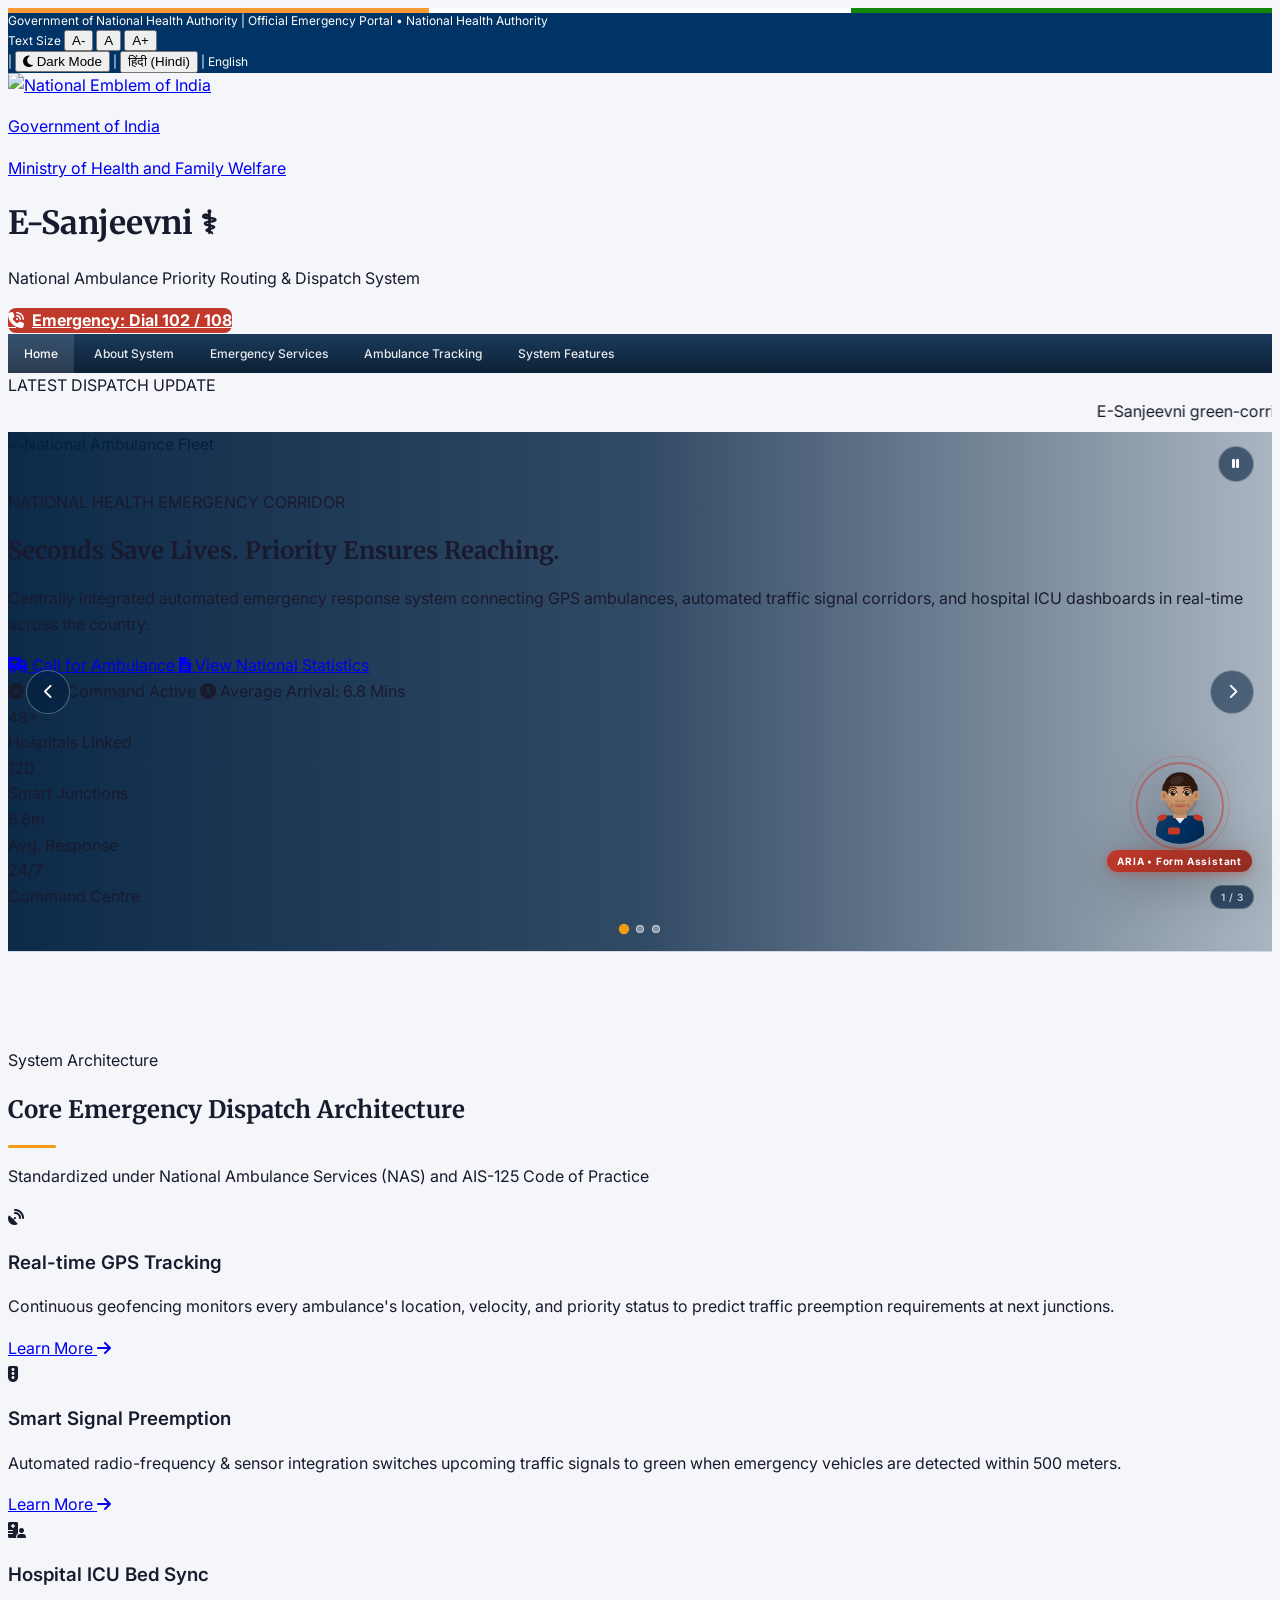
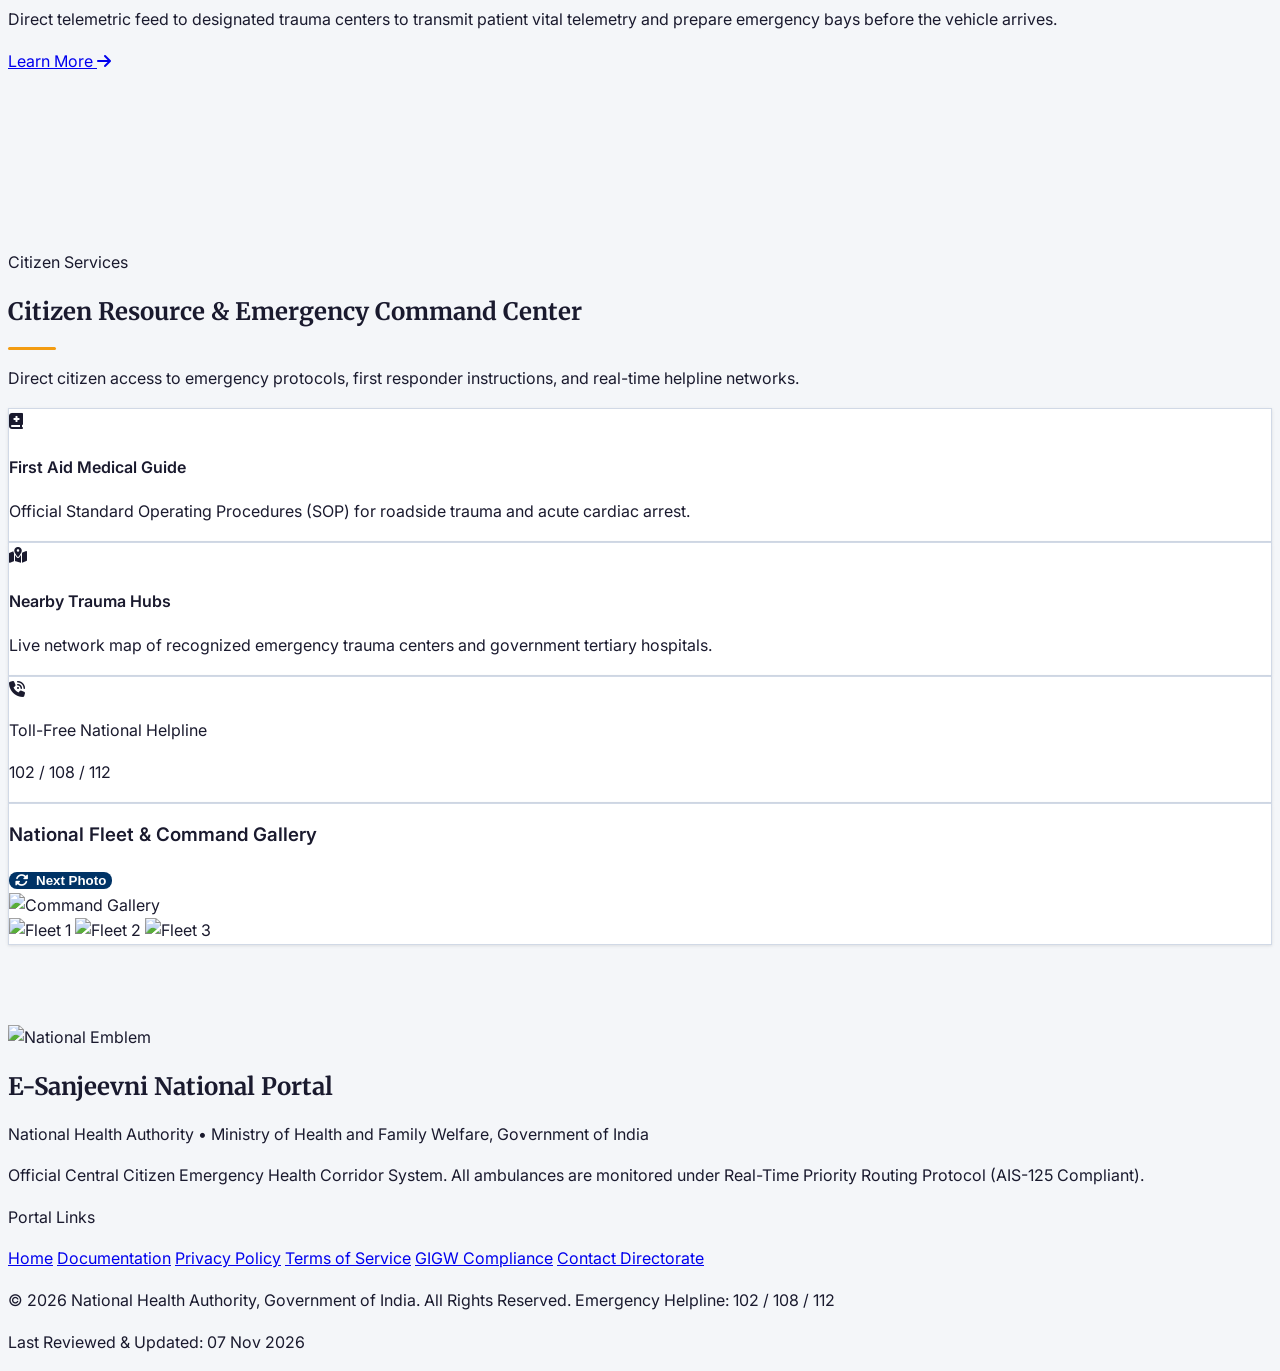
==== commit 9cb2c924: "Update portal branding to E-Sanjeevni and remove 75th Amrit Mahotsav badge" ====
--- a/public/index.html
+++ b/public/index.html
@@ -3,8 +3,8 @@
 <head>
     <meta charset="UTF-8">
     <meta name="viewport" content="width=device-width, initial-scale=1.0">
-    <meta name="description" content="AmbuPriority — National Emergency Ambulance Priority Routing System, Government of India">
-    <title>AmbuPriority — National Emergency Ambulance Priority System | Government of India</title>
+    <meta name="description" content="E-Sanjeevni — National Emergency Ambulance Priority Routing System, Government of India">
+    <title>E-Sanjeevni — National Emergency Ambulance Priority System | Government of India</title>
     <!-- Tailwind CSS -->
     <script src="https://cdn.tailwindcss.com"></script>
     <script>
@@ -74,10 +74,10 @@
                 </div>
             </a>
 
-            <!-- Center: AmbuPriority Branding -->
+            <!-- Center: E-Sanjeevni Branding -->
             <div class="hidden md:flex flex-col items-center min-w-0">
                 <h1 class="text-2xl lg:text-3xl font-black text-[#003366] dark:text-sky-400 tracking-tight" style="font-family: 'Merriweather', serif;">
-                    <span data-i18n="portal_name">AmbuPriority</span>
+                    <span data-i18n="portal_name">E-Sanjeevni</span>
                     <span class="text-[var(--gov-saffron)] mx-1">⚕</span>
                 </h1>
                 <p class="text-[10px] text-[var(--text-muted)] font-medium tracking-wide text-center" data-i18n="portal_subtitle">National Ambulance Priority Routing &amp; Emergency Response System</p>
@@ -85,15 +85,7 @@
 
             <!-- Right: Azadi Ka Amrit Mahotsav & Emergency Hotline -->
             <div class="flex items-center gap-3 flex-shrink-0">
-                <div class="hidden lg:flex items-center gap-3">
-                    <div class="text-right">
-                        <div class="text-[11px] font-bold text-[var(--gov-saffron)] italic leading-tight">Azadi Ka</div>
-                        <div class="text-[13px] font-black text-[#003366] dark:text-sky-400 italic leading-tight">Amrit Mahotsav</div>
-                    </div>
-                    <div class="w-12 h-12 rounded-full bg-gradient-to-br from-[#FF9933] via-white to-[#138808] flex items-center justify-center text-[#003366] dark:text-sky-300 text-lg font-black flex-shrink-0">
-                        75
-                    </div>
-                </div>
+                
                 <a href="register.html" class="btn-helpline px-3.5 py-2 text-xs sm:text-sm shadow-sm">
                     <i class="fa-solid fa-phone-volume"></i>
                     <span data-i18n="btn_emergency_102">Dial 102 / 108</span>
@@ -118,7 +110,7 @@
         <div class="container mx-auto px-4 flex items-center gap-3 text-xs overflow-hidden">
             <span class="bg-red-600 text-white px-2 py-0.5 text-[10px] font-black uppercase tracking-wider rounded flex-shrink-0" data-i18n="ticker_latest">Latest</span>
             <marquee class="text-[var(--text-secondary)] font-medium" data-i18n="ticker_news">
-                AmbuPriority green-corridor priority integrated across 48 major metropolitan hospitals. &nbsp;|&nbsp; Real-time traffic signal preemption operational at 120 key junctions. &nbsp;|&nbsp; Multilingual emergency hotline 102 &amp; 108 operating 24×7 nationwide.
+                E-Sanjeevni green-corridor priority integrated across 48 major metropolitan hospitals. &nbsp;|&nbsp; Real-time traffic signal preemption operational at 120 key junctions. &nbsp;|&nbsp; Multilingual emergency hotline 102 &amp; 108 operating 24×7 nationwide.
             </marquee>
         </div>
     </div>
@@ -676,7 +668,7 @@
                         <img src="https://storage.googleapis.com/uxpilot-auth.appspot.com/gen_367644976c_19394f004e527441.png"
                              alt="National Emblem" class="h-10 brightness-0 invert opacity-80">
                         <div>
-                            <h2 class="text-sm font-bold leading-tight" data-i18n="footer_title">AmbuPriority National Portal</h2>
+                            <h2 class="text-sm font-bold leading-tight" data-i18n="footer_title">E-Sanjeevni National Portal</h2>
                             <p class="text-[10px] text-gray-400 mt-0.5" data-i18n="footer_dept">National Health Authority, Govt. of India</p>
                         </div>
                     </div>
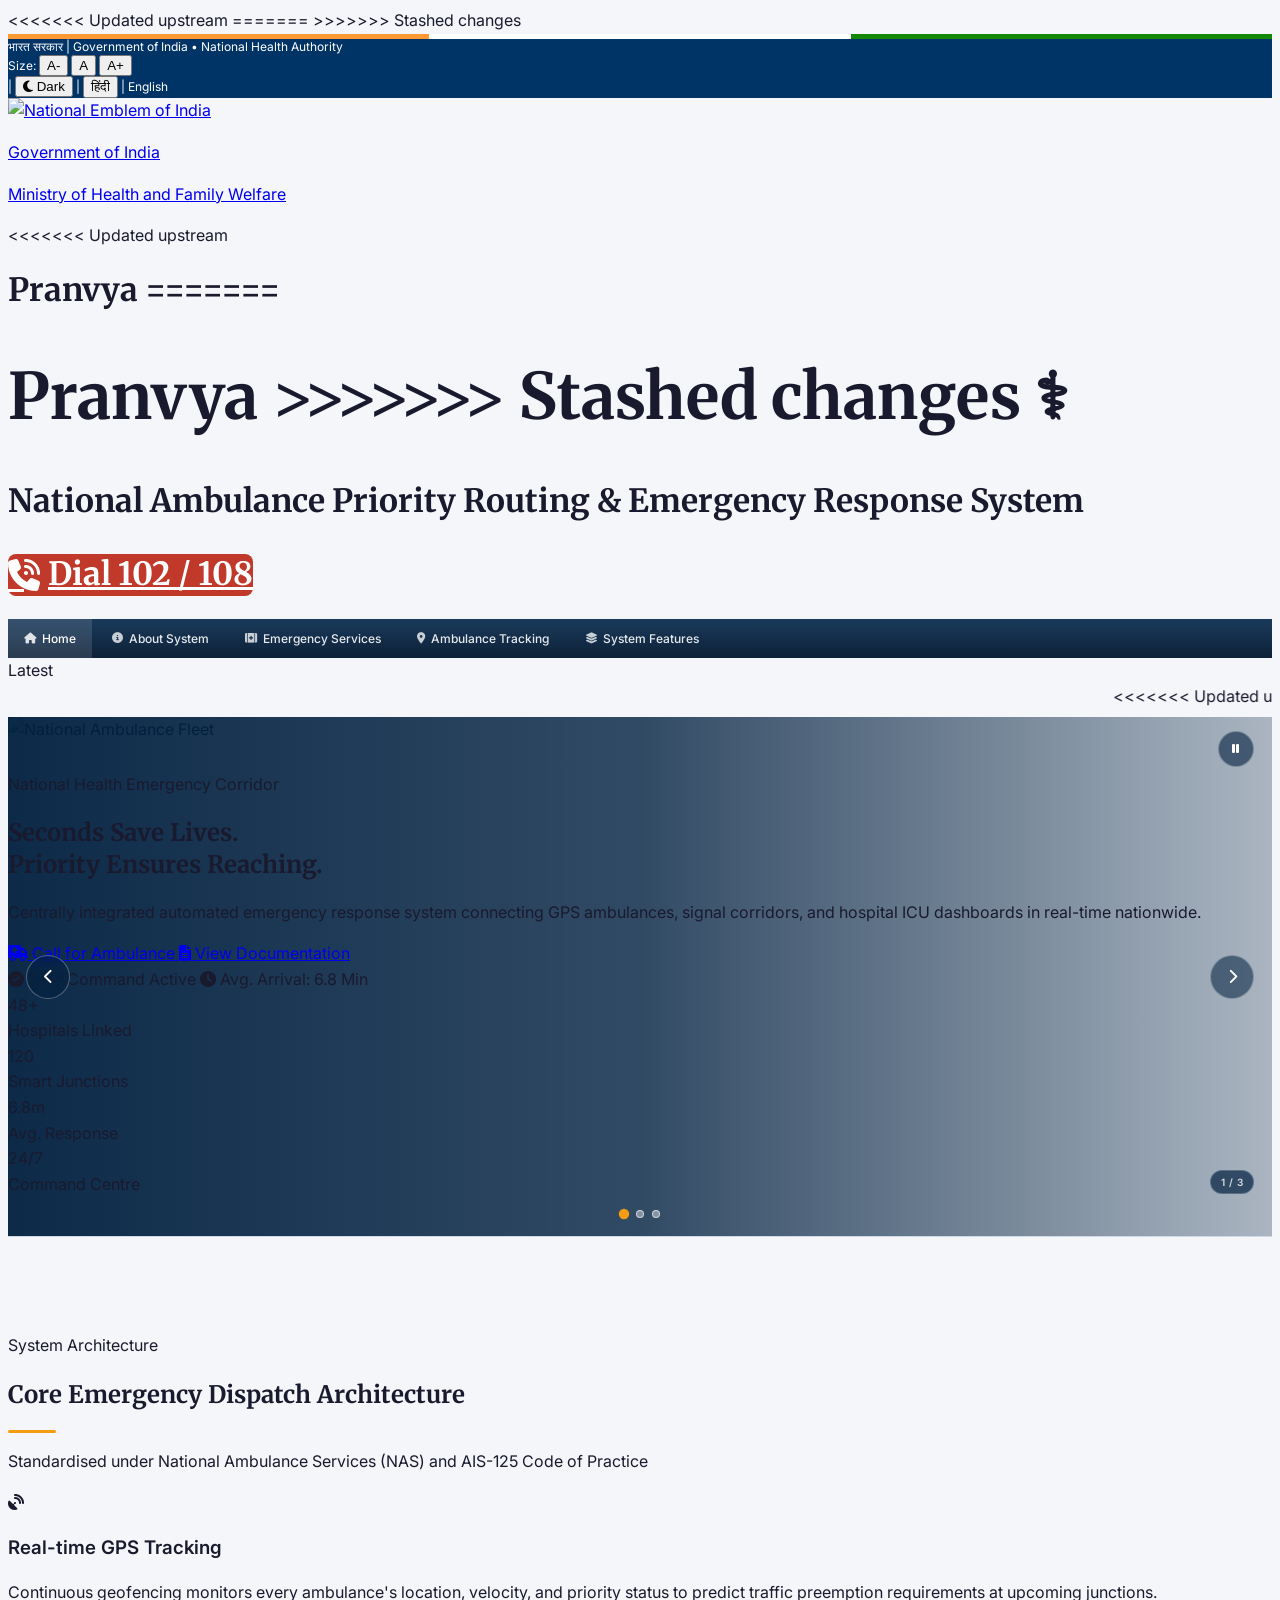
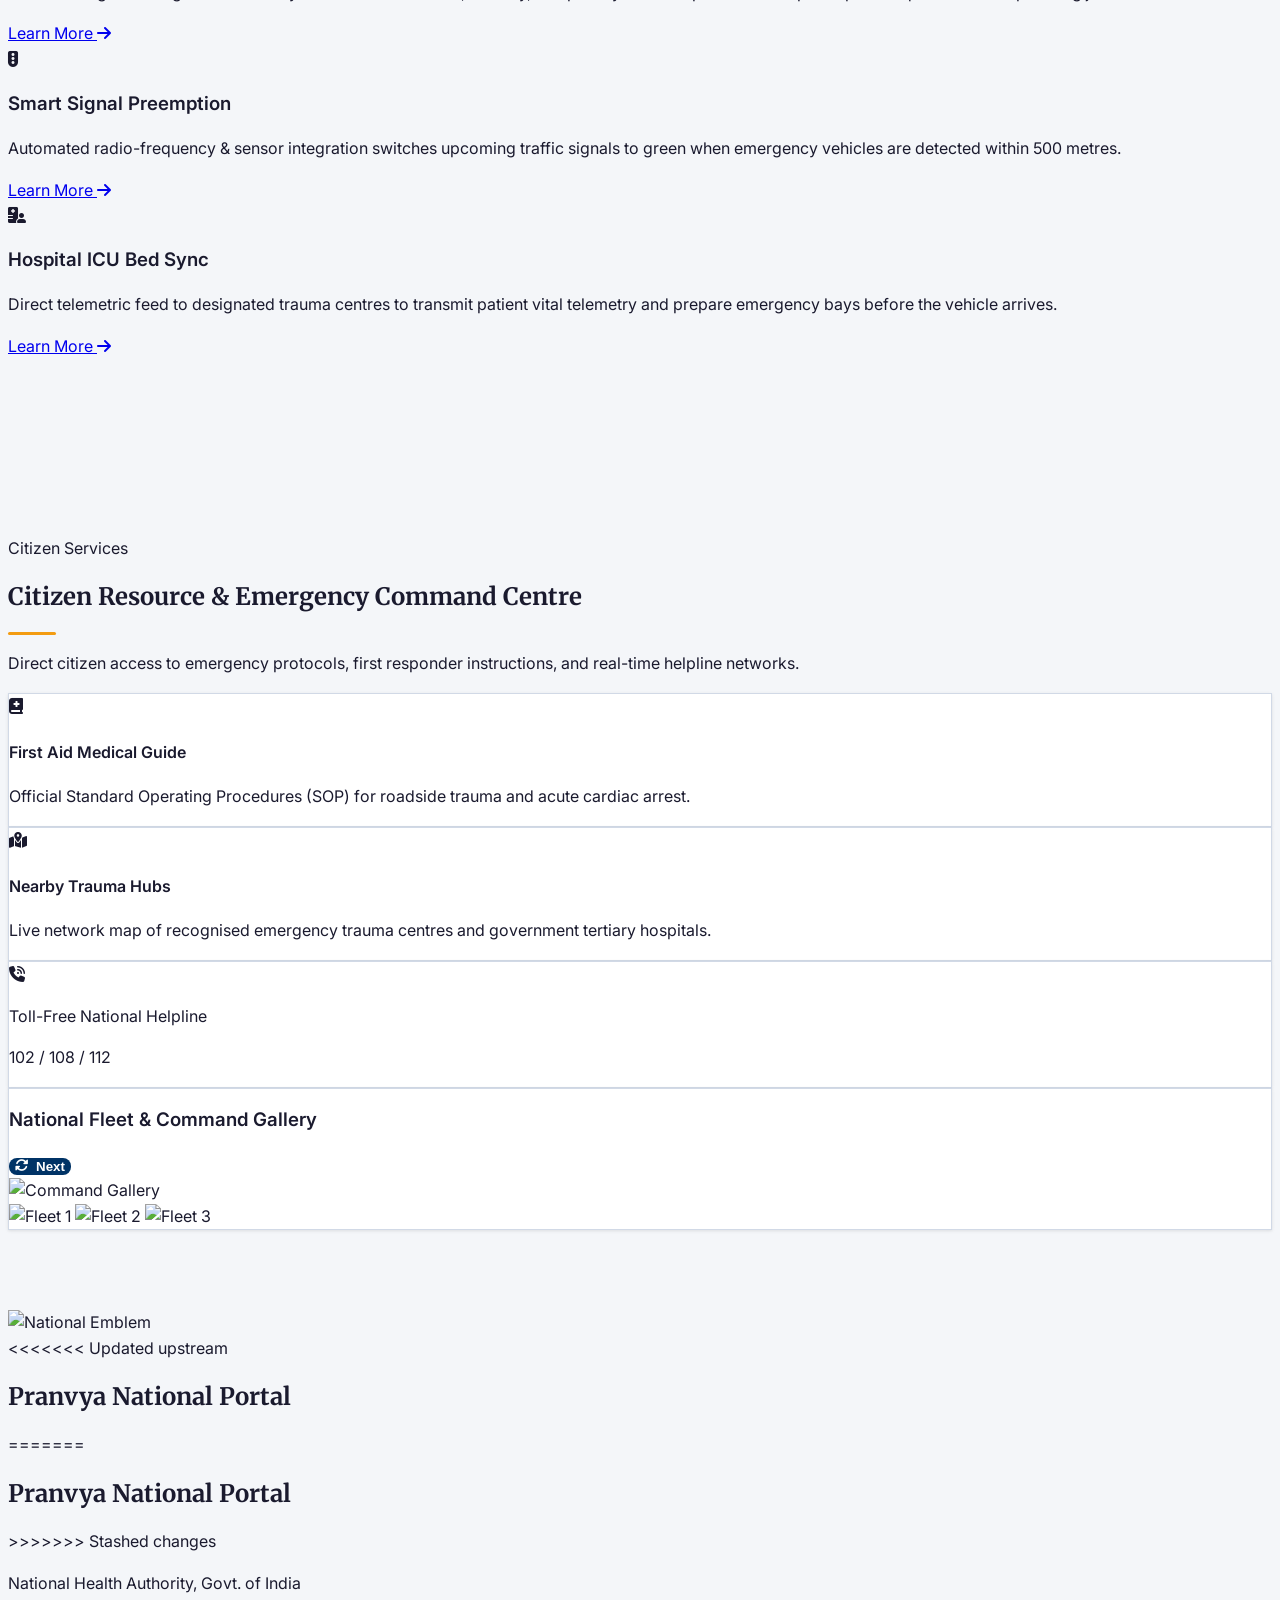
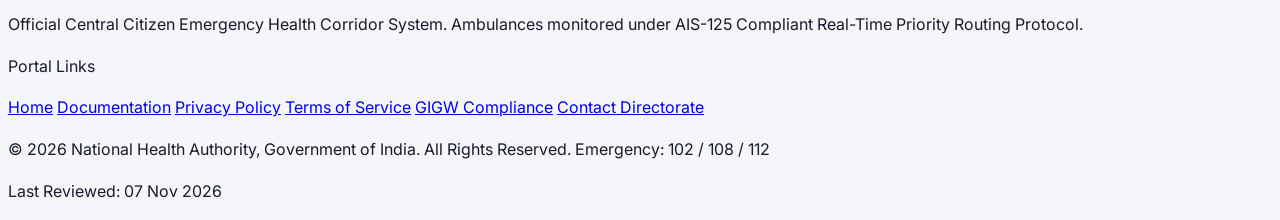
==== commit d7f07b03: "Rebrand project from AmbuPriority to Pranvya Updated project branding, titles, UI labels, service id" ====
--- a/public/index.html
+++ b/public/index.html
@@ -3,8 +3,13 @@
 <head>
     <meta charset="UTF-8">
     <meta name="viewport" content="width=device-width, initial-scale=1.0">
-    <meta name="description" content="E-Sanjeevni — National Emergency Ambulance Priority Routing System, Government of India">
-    <title>E-Sanjeevni — National Emergency Ambulance Priority System | Government of India</title>
+<<<<<<< Updated upstream
+    <meta name="description" content="Pranvya — National Emergency Ambulance Priority Routing System, Government of India">
+    <title>Pranvya — National Emergency Ambulance Priority System | Government of India</title>
+=======
+    <meta name="description" content="Pranvya — National Emergency Ambulance Priority Routing System, Government of India">
+    <title>Pranvya — National Emergency Ambulance Priority System | Government of India</title>
+>>>>>>> Stashed changes
     <!-- Tailwind CSS -->
     <script src="https://cdn.tailwindcss.com"></script>
     <script>
@@ -74,10 +79,17 @@
                 </div>
             </a>
 
-            <!-- Center: E-Sanjeevni Branding -->
+<<<<<<< Updated upstream
+            <!-- Center: Pranvya Branding -->
             <div class="hidden md:flex flex-col items-center min-w-0">
                 <h1 class="text-2xl lg:text-3xl font-black text-[#003366] dark:text-sky-400 tracking-tight" style="font-family: 'Merriweather', serif;">
-                    <span data-i18n="portal_name">E-Sanjeevni</span>
+                    <span data-i18n="portal_name">Pranvya</span>
+=======
+            <!-- Center: Pranvya Branding -->
+            <div class="hidden md:flex flex-col items-center min-w-0">
+                <h1 class="text-2xl lg:text-3xl font-black text-[#003366] dark:text-sky-400 tracking-tight" style="font-family: 'Merriweather', serif;">
+                    <span data-i18n="portal_name">Pranvya</span>
+>>>>>>> Stashed changes
                     <span class="text-[var(--gov-saffron)] mx-1">⚕</span>
                 </h1>
                 <p class="text-[10px] text-[var(--text-muted)] font-medium tracking-wide text-center" data-i18n="portal_subtitle">National Ambulance Priority Routing &amp; Emergency Response System</p>
@@ -110,7 +122,11 @@
         <div class="container mx-auto px-4 flex items-center gap-3 text-xs overflow-hidden">
             <span class="bg-red-600 text-white px-2 py-0.5 text-[10px] font-black uppercase tracking-wider rounded flex-shrink-0" data-i18n="ticker_latest">Latest</span>
             <marquee class="text-[var(--text-secondary)] font-medium" data-i18n="ticker_news">
-                E-Sanjeevni green-corridor priority integrated across 48 major metropolitan hospitals. &nbsp;|&nbsp; Real-time traffic signal preemption operational at 120 key junctions. &nbsp;|&nbsp; Multilingual emergency hotline 102 &amp; 108 operating 24×7 nationwide.
+<<<<<<< Updated upstream
+                Pranvya green-corridor priority integrated across 48 major metropolitan hospitals. &nbsp;|&nbsp; Real-time traffic signal preemption operational at 120 key junctions. &nbsp;|&nbsp; Multilingual emergency hotline 102 &amp; 108 operating 24×7 nationwide.
+=======
+                Pranvya green-corridor priority integrated across 48 major metropolitan hospitals. &nbsp;|&nbsp; Real-time traffic signal preemption operational at 120 key junctions. &nbsp;|&nbsp; Multilingual emergency hotline 102 &amp; 108 operating 24×7 nationwide.
+>>>>>>> Stashed changes
             </marquee>
         </div>
     </div>
@@ -668,7 +684,11 @@
                         <img src="https://storage.googleapis.com/uxpilot-auth.appspot.com/gen_367644976c_19394f004e527441.png"
                              alt="National Emblem" class="h-10 brightness-0 invert opacity-80">
                         <div>
-                            <h2 class="text-sm font-bold leading-tight" data-i18n="footer_title">E-Sanjeevni National Portal</h2>
+<<<<<<< Updated upstream
+                            <h2 class="text-sm font-bold leading-tight" data-i18n="footer_title">Pranvya National Portal</h2>
+=======
+                            <h2 class="text-sm font-bold leading-tight" data-i18n="footer_title">Pranvya National Portal</h2>
+>>>>>>> Stashed changes
                             <p class="text-[10px] text-gray-400 mt-0.5" data-i18n="footer_dept">National Health Authority, Govt. of India</p>
                         </div>
                     </div>
--- a/public/gov-portal.css
+++ b/public/gov-portal.css
@@ -1,5 +1,5 @@
 /* =========================================================
-   AmbuPriority — Government Portal Design System
+   Pranvya — Government Portal Design System
    GIGW 3.0 / UX4G Compliant
    Version 2.0 — Phase 4 Professional Redesign
    ========================================================= */
--- a/public/assistant.css
+++ b/public/assistant.css
@@ -1,5 +1,5 @@
 /* =========================================================
-   AmbuPriority — 3D AI Virtual Assistant
+   Pranvya — 3D AI Virtual Assistant
    "ARIA" — Ambulance Response Intelligent Assistant
    ========================================================= */
 
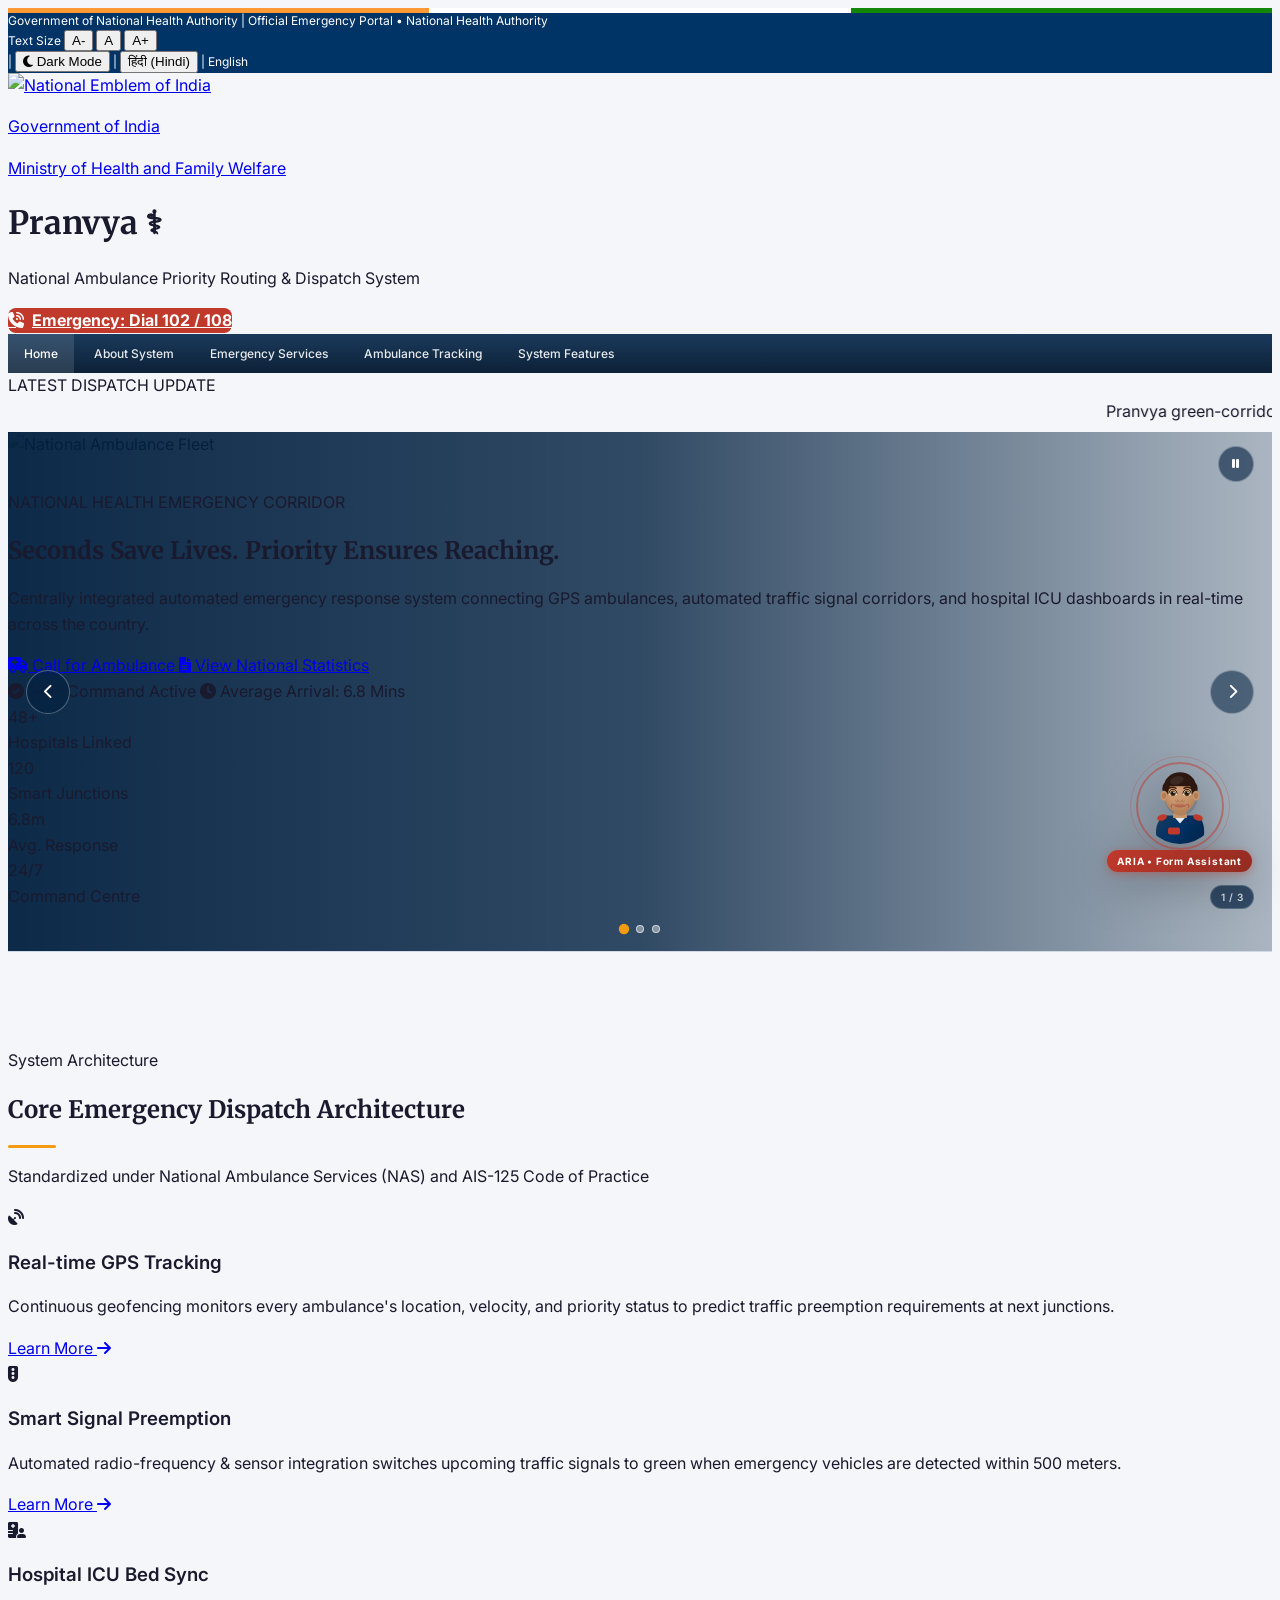
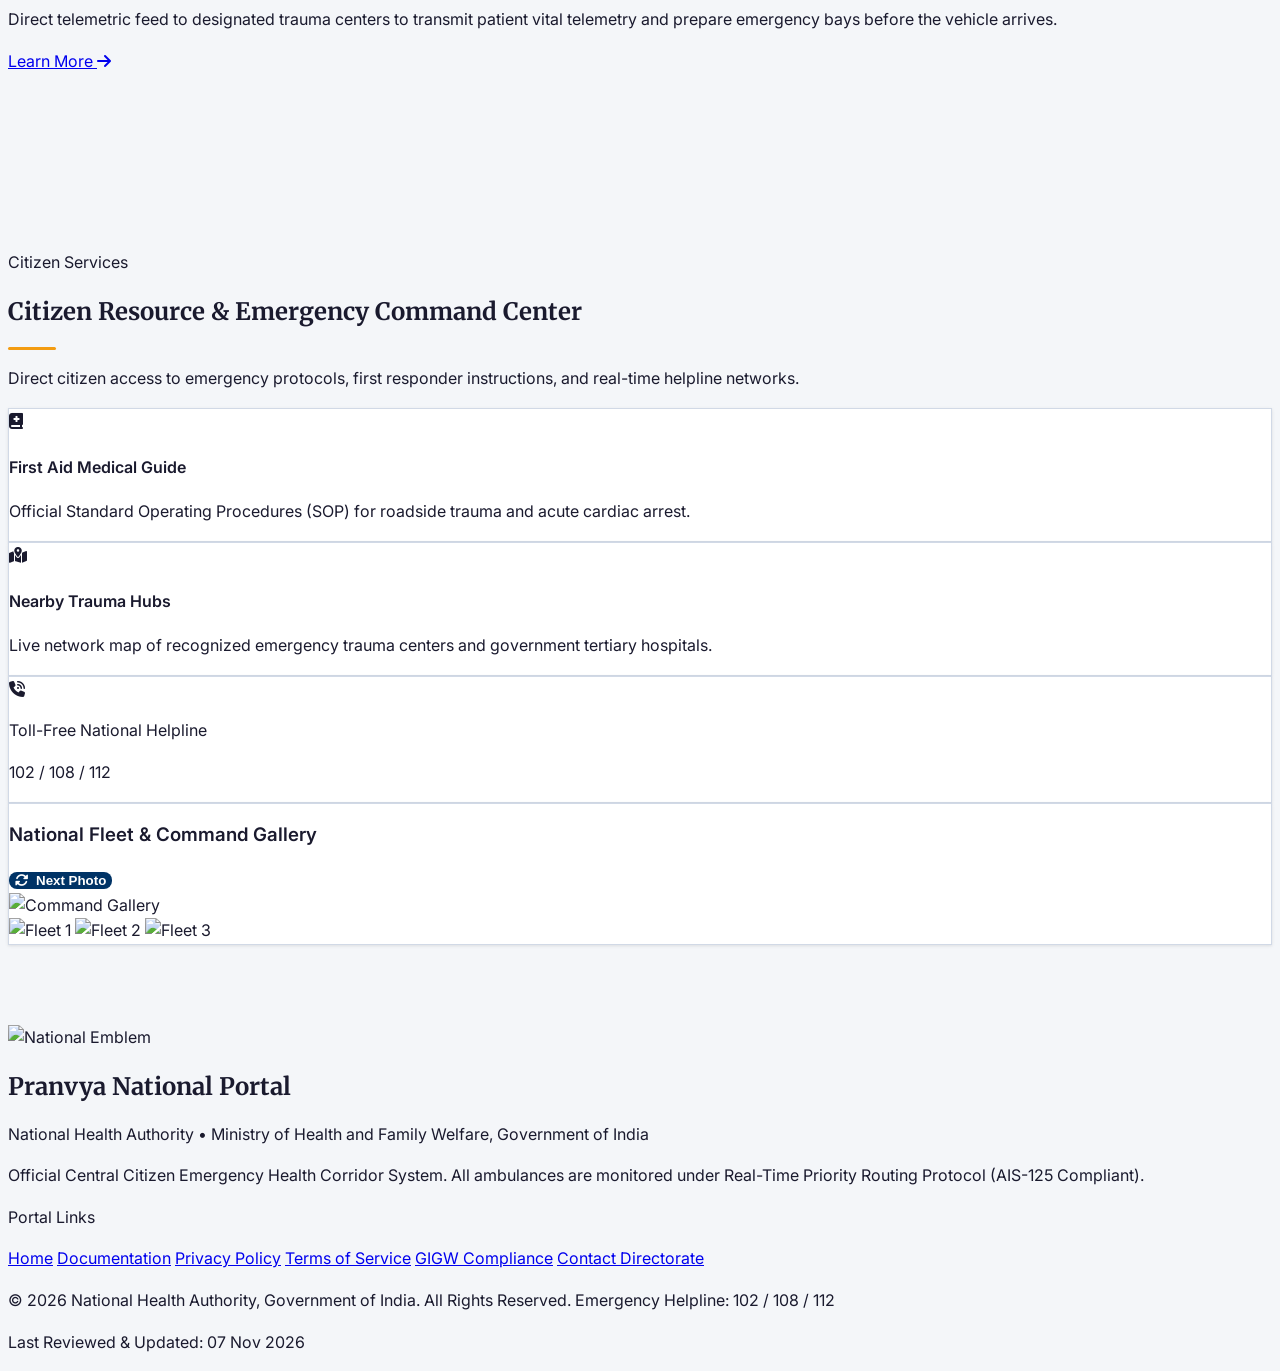
==== commit aecd165c: "Rebrand project from AmbuPriority to Pranvya" ====
--- a/public/index.html
+++ b/public/index.html
@@ -3,13 +3,8 @@
 <head>
     <meta charset="UTF-8">
     <meta name="viewport" content="width=device-width, initial-scale=1.0">
-<<<<<<< Updated upstream
     <meta name="description" content="Pranvya — National Emergency Ambulance Priority Routing System, Government of India">
     <title>Pranvya — National Emergency Ambulance Priority System | Government of India</title>
-=======
-    <meta name="description" content="Pranvya — National Emergency Ambulance Priority Routing System, Government of India">
-    <title>Pranvya — National Emergency Ambulance Priority System | Government of India</title>
->>>>>>> Stashed changes
     <!-- Tailwind CSS -->
     <script src="https://cdn.tailwindcss.com"></script>
     <script>
@@ -79,17 +74,10 @@
                 </div>
             </a>
 
-<<<<<<< Updated upstream
             <!-- Center: Pranvya Branding -->
             <div class="hidden md:flex flex-col items-center min-w-0">
                 <h1 class="text-2xl lg:text-3xl font-black text-[#003366] dark:text-sky-400 tracking-tight" style="font-family: 'Merriweather', serif;">
                     <span data-i18n="portal_name">Pranvya</span>
-=======
-            <!-- Center: Pranvya Branding -->
-            <div class="hidden md:flex flex-col items-center min-w-0">
-                <h1 class="text-2xl lg:text-3xl font-black text-[#003366] dark:text-sky-400 tracking-tight" style="font-family: 'Merriweather', serif;">
-                    <span data-i18n="portal_name">Pranvya</span>
->>>>>>> Stashed changes
                     <span class="text-[var(--gov-saffron)] mx-1">⚕</span>
                 </h1>
                 <p class="text-[10px] text-[var(--text-muted)] font-medium tracking-wide text-center" data-i18n="portal_subtitle">National Ambulance Priority Routing &amp; Emergency Response System</p>
@@ -122,11 +110,7 @@
         <div class="container mx-auto px-4 flex items-center gap-3 text-xs overflow-hidden">
             <span class="bg-red-600 text-white px-2 py-0.5 text-[10px] font-black uppercase tracking-wider rounded flex-shrink-0" data-i18n="ticker_latest">Latest</span>
             <marquee class="text-[var(--text-secondary)] font-medium" data-i18n="ticker_news">
-<<<<<<< Updated upstream
                 Pranvya green-corridor priority integrated across 48 major metropolitan hospitals. &nbsp;|&nbsp; Real-time traffic signal preemption operational at 120 key junctions. &nbsp;|&nbsp; Multilingual emergency hotline 102 &amp; 108 operating 24×7 nationwide.
-=======
-                Pranvya green-corridor priority integrated across 48 major metropolitan hospitals. &nbsp;|&nbsp; Real-time traffic signal preemption operational at 120 key junctions. &nbsp;|&nbsp; Multilingual emergency hotline 102 &amp; 108 operating 24×7 nationwide.
->>>>>>> Stashed changes
             </marquee>
         </div>
     </div>
@@ -684,11 +668,7 @@
                         <img src="https://storage.googleapis.com/uxpilot-auth.appspot.com/gen_367644976c_19394f004e527441.png"
                              alt="National Emblem" class="h-10 brightness-0 invert opacity-80">
                         <div>
-<<<<<<< Updated upstream
                             <h2 class="text-sm font-bold leading-tight" data-i18n="footer_title">Pranvya National Portal</h2>
-=======
-                            <h2 class="text-sm font-bold leading-tight" data-i18n="footer_title">Pranvya National Portal</h2>
->>>>>>> Stashed changes
                             <p class="text-[10px] text-gray-400 mt-0.5" data-i18n="footer_dept">National Health Authority, Govt. of India</p>
                         </div>
                     </div>
